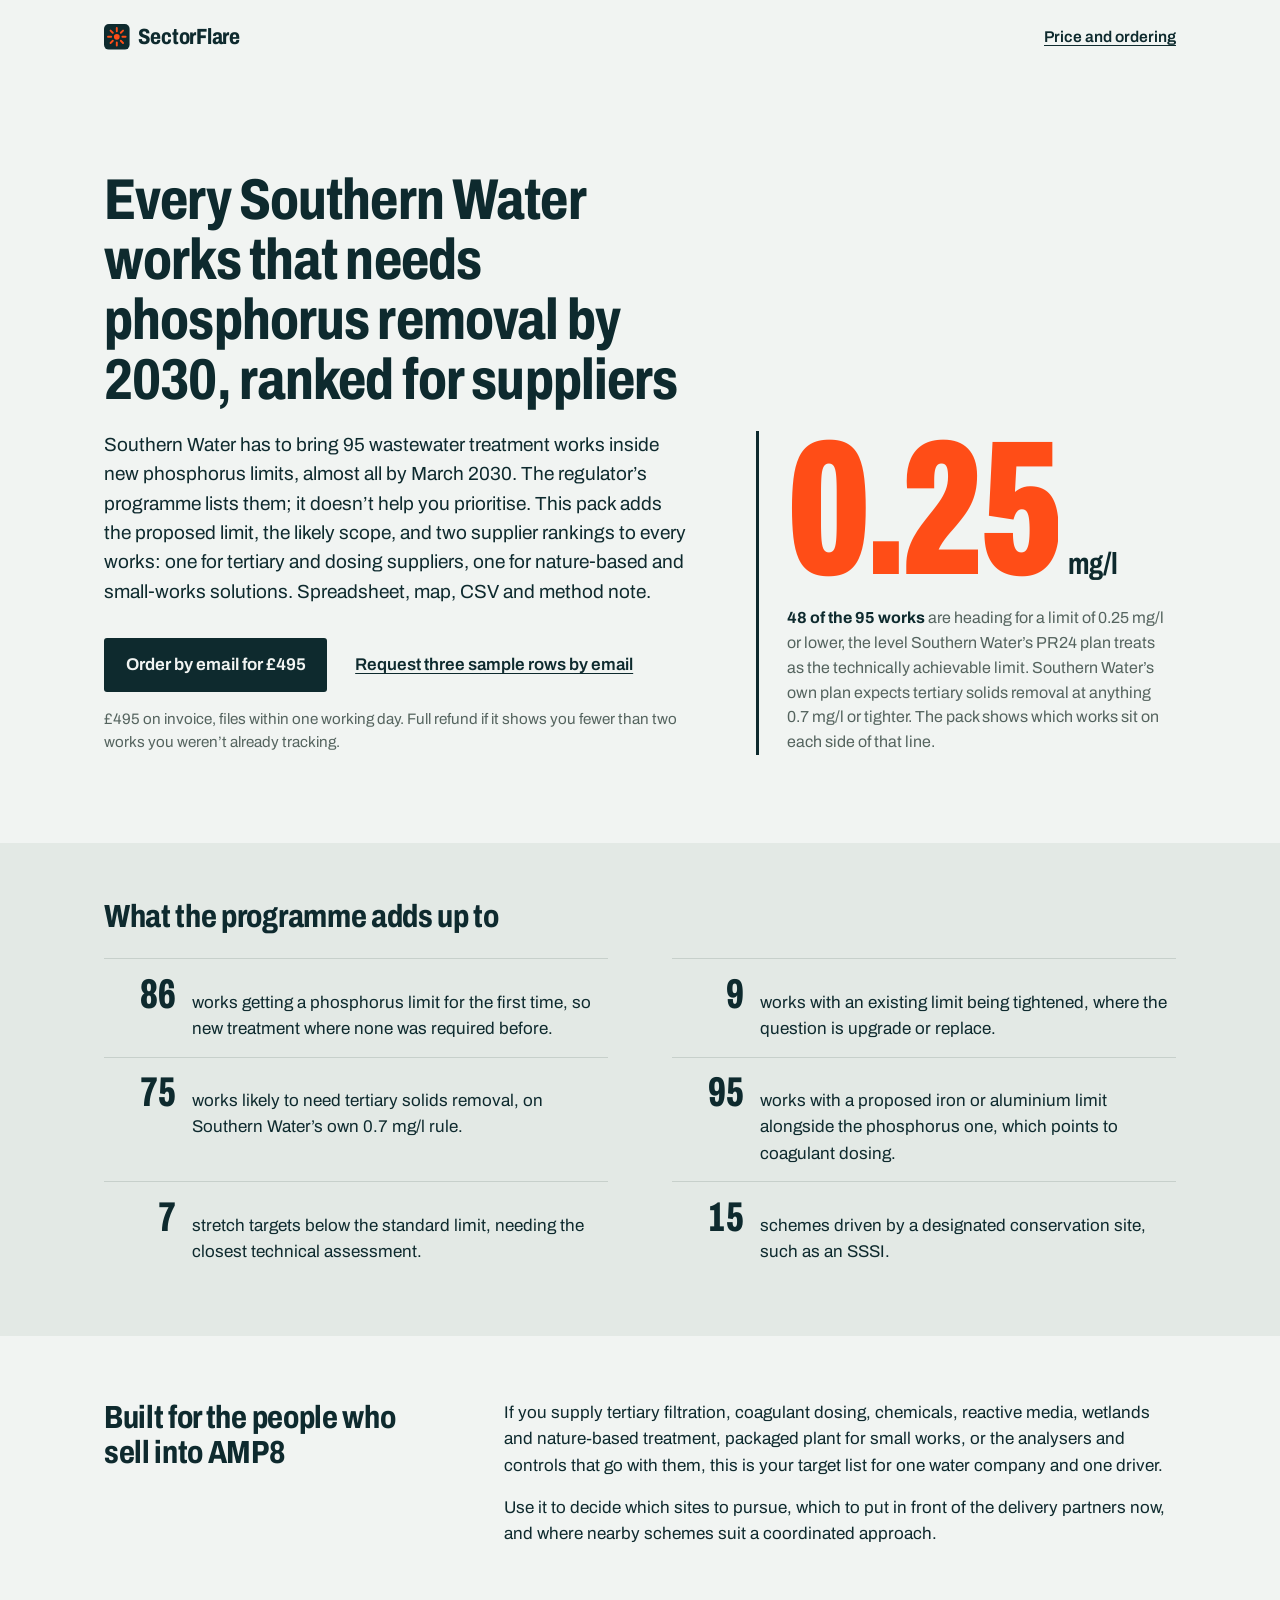
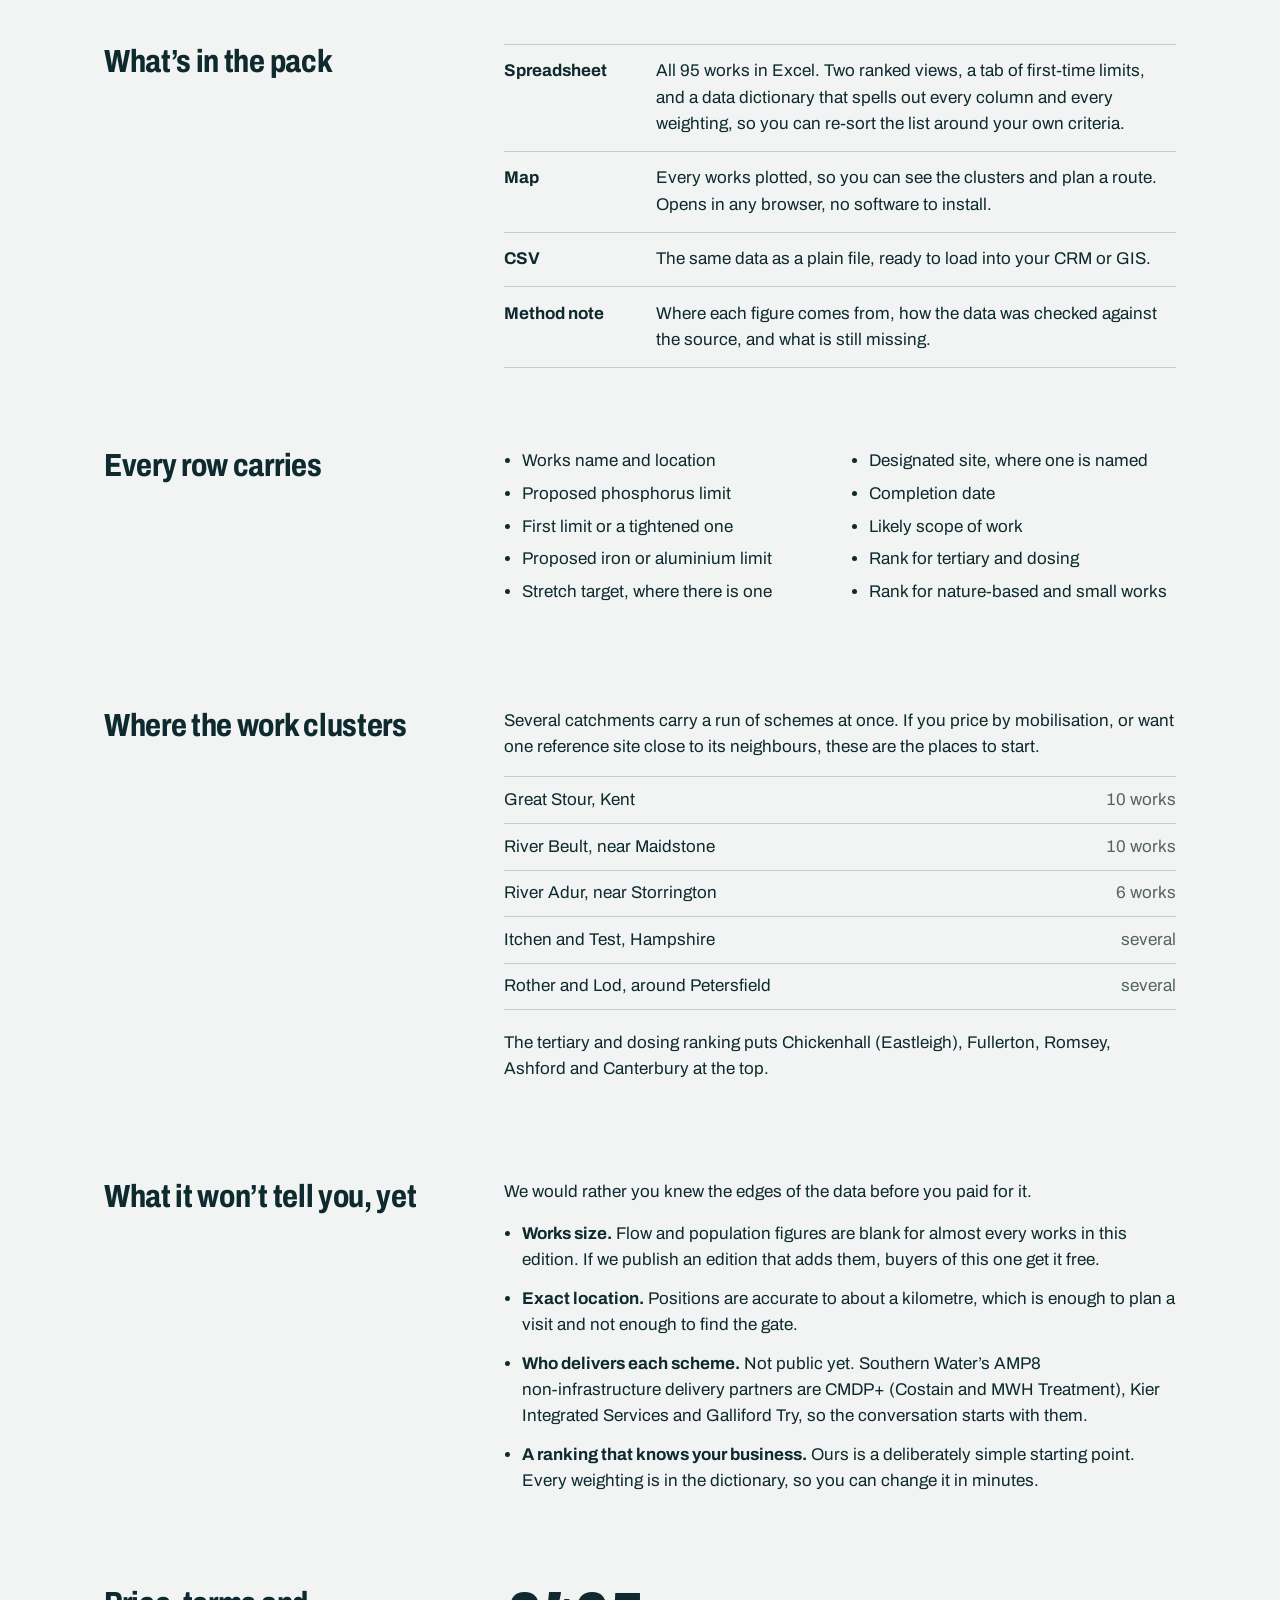
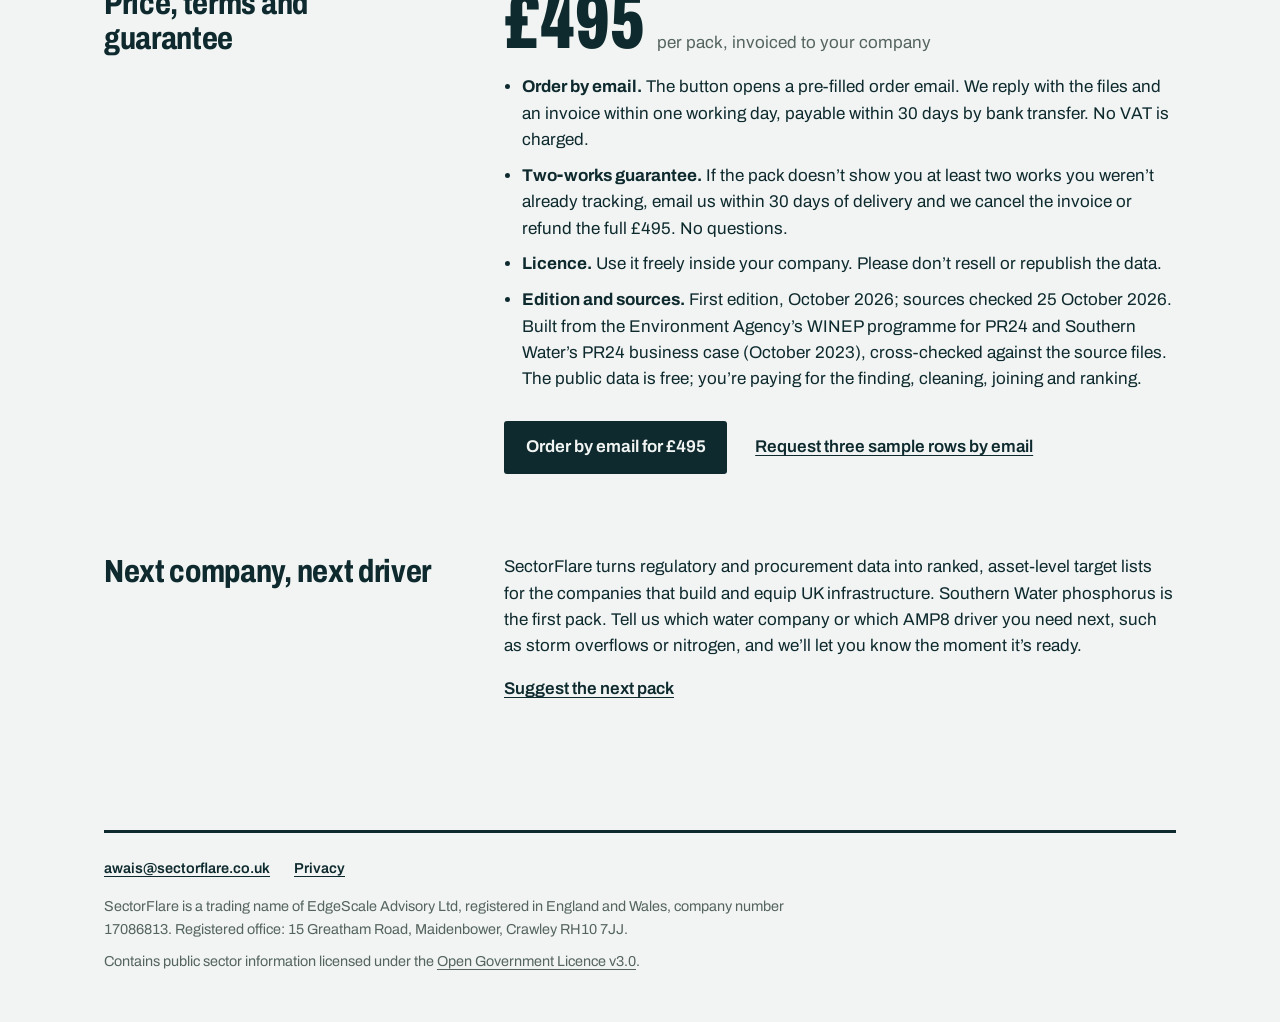
==== index.html @ 6deefdc4 "Copy tightened after two Codex review rounds Headline no longer implies tender timing; price and two" ====
<!doctype html>
<html lang="en-GB">
<head>
  <meta charset="utf-8">
  <meta name="viewport" content="width=device-width, initial-scale=1">
  <!-- Remove the next line when you're ready for search engines to index the site. -->
  <meta name="robots" content="noindex">
  <title>Southern Water AMP8 phosphorus: all 95 works, ranked for suppliers | SectorFlare</title>
  <meta name="description" content="All 95 Southern Water treatment works facing a phosphorus limit by 2030, with proposed limits, likely scope and rankings by technology. Spreadsheet, map and method note for £495.">
  <meta property="og:title" content="Southern Water AMP8 phosphorus schemes, ranked for suppliers">
  <meta property="og:description" content="95 works. Proposed limits, likely scope, ranked by technology. The target list for AMP8 phosphorus removal, for £495.">
  <meta property="og:type" content="website">
  <meta property="og:url" content="https://sectorflare.co.uk/">
  <link rel="canonical" href="https://sectorflare.co.uk/">
  <link rel="icon" href="favicon.svg" type="image/svg+xml">
  <link rel="preload" href="fonts/archivo.woff2" as="font" type="font/woff2" crossorigin>
  <link rel="stylesheet" href="styles.css">
</head>
<body>

<header class="wrap site-head">
  <a class="brand" href="/" aria-label="SectorFlare home">
    <svg viewBox="0 0 32 32" aria-hidden="true"><rect width="32" height="32" rx="6" fill="#0E2A2E"/><g stroke="#FF4D17" stroke-width="2.4" stroke-linecap="round"><path d="M16 5v4M16 23v4M5 16h4M23 16h4M8.2 8.2l2.8 2.8M21 21l2.8 2.8M8.2 23.8l2.8-2.8M21 11l2.8-2.8"/></g><circle cx="16" cy="16" r="3.6" fill="#FF4D17"/></svg>
    SectorFlare
  </a>
  <a class="head-link" href="#order">Price and ordering</a>
</header>

<main>

  <section class="wrap hero" aria-labelledby="title">
    <div>
      <h1 id="title">Every Southern Water works that needs phosphorus removal by 2030, ranked for suppliers</h1>
      <p class="lead">Southern Water has to bring 95 wastewater treatment works inside new phosphorus limits, almost all by March 2030. The regulator’s programme lists them; it doesn’t help you prioritise. This pack adds the proposed limit, the likely scope, and two supplier rankings to every works: one for tertiary and dosing suppliers, one for nature‑based and small‑works solutions. Spreadsheet, map, CSV and method note.</p>
      <div class="actions">
        <a class="button" href="mailto:awais@sectorflare.co.uk?subject=Order%3A%20Southern%20Water%20phosphorus%20pack%20%28%C2%A3495%29&amp;body=Please%20send%20the%20Southern%20Water%20phosphorus%20pack%20and%20an%20invoice.%0A%0ACompany%20name%3A%0ABilling%20address%3A%0APurchase%20order%20number%20%28if%20you%20use%20them%29%3A%0AEmail%20for%20the%20invoice%3A%0A">Order by email for £495</a>
        <a class="quiet-link" href="mailto:awais@sectorflare.co.uk?subject=Sample%20rows%3A%20Southern%20Water%20phosphorus%20pack&amp;body=Please%20send%20three%20sample%20rows.%0A%0AOur%20technology%20or%20area%20of%20interest%3A%0A">Request three sample rows by email</a>
      </div>
      <p class="fine hero-note">£495 on invoice, files within one working day. Full refund if it shows you fewer than two works you weren’t already tracking.</p>
    </div>

    <figure class="limit">
      <div class="limit-figure" aria-hidden="true">
        <span class="limit-value">0.25</span><span class="limit-unit">mg/l</span>
      </div>
      <figcaption><strong>48 of the 95 works</strong> are heading for a limit of 0.25&nbsp;mg/l or lower, the level Southern Water’s PR24 plan treats as the technically achievable limit. Southern Water’s own plan expects tertiary solids removal at anything 0.7&nbsp;mg/l or tighter. The pack shows which works sit on each side of that line.</figcaption>
    </figure>
  </section>

  <section class="ledger-band" aria-labelledby="glance">
    <div class="wrap">
      <h2 id="glance" class="glance-head">What the programme adds up to</h2>
      <dl class="ledger">
        <div><dt>86</dt><dd>works getting a phosphorus limit for the first time, so new treatment where none was required before.</dd></div>
        <div><dt>9</dt><dd>works with an existing limit being tightened, where the question is upgrade or replace.</dd></div>
        <div><dt>75</dt><dd>works likely to need tertiary solids removal, on Southern Water’s own 0.7&nbsp;mg/l rule.</dd></div>
        <div><dt>95</dt><dd>works with a proposed iron or aluminium limit alongside the phosphorus one, which points to coagulant dosing.</dd></div>
        <div><dt>7</dt><dd>stretch targets below the standard limit, needing the closest technical assessment.</dd></div>
        <div><dt>15</dt><dd>schemes driven by a designated conservation site, such as an SSSI.</dd></div>
      </dl>
    </div>
  </section>

  <section class="wrap section" aria-labelledby="who">
    <h2 id="who">Built for the people who sell into AMP8</h2>
    <div class="section-body">
      <p>If you supply tertiary filtration, coagulant dosing, chemicals, reactive media, wetlands and nature‑based treatment, packaged plant for small works, or the analysers and controls that go with them, this is your target list for one water company and one driver.</p>
      <p>Use it to decide which sites to pursue, which to put in front of the delivery partners now, and where nearby schemes suit a coordinated approach.</p>
    </div>
  </section>

  <section class="wrap section" aria-labelledby="contents">
    <h2 id="contents">What’s in the pack</h2>
    <div class="section-body">
      <ul class="contents">
        <li><b>Spreadsheet</b><span>All 95 works in Excel. Two ranked views, a tab of first‑time limits, and a data dictionary that spells out every column and every weighting, so you can re‑sort the list around your own criteria.</span></li>
        <li><b>Map</b><span>Every works plotted, so you can see the clusters and plan a route. Opens in any browser, no software to install.</span></li>
        <li><b>CSV</b><span>The same data as a plain file, ready to load into your CRM or GIS.</span></li>
        <li><b>Method note</b><span>Where each figure comes from, how the data was checked against the source, and what is still missing.</span></li>
      </ul>
    </div>
  </section>

  <section class="wrap section" aria-labelledby="fields">
    <h2 id="fields">Every row carries</h2>
    <div class="section-body">
      <ul class="fields">
        <li>Works name and location</li>
        <li>Proposed phosphorus limit</li>
        <li>First limit or a tightened one</li>
        <li>Proposed iron or aluminium limit</li>
        <li>Stretch target, where there is one</li>
        <li>Designated site, where one is named</li>
        <li>Completion date</li>
        <li>Likely scope of work</li>
        <li>Rank for tertiary and dosing</li>
        <li>Rank for nature‑based and small works</li>
      </ul>
    </div>
  </section>

  <section class="wrap section" aria-labelledby="clusters">
    <h2 id="clusters">Where the work clusters</h2>
    <div class="section-body">
      <p>Several catchments carry a run of schemes at once. If you price by mobilisation, or want one reference site close to its neighbours, these are the places to start.</p>
      <ul class="rivers">
        <li>Great Stour, Kent <span>10 works</span></li>
        <li>River Beult, near Maidstone <span>10 works</span></li>
        <li>River Adur, near Storrington <span>6 works</span></li>
        <li>Itchen and Test, Hampshire <span>several</span></li>
        <li>Rother and Lod, around Petersfield <span>several</span></li>
      </ul>
      <p>The tertiary and dosing ranking puts Chickenhall (Eastleigh), Fullerton, Romsey, Ashford and Canterbury at the top.</p>
    </div>
  </section>

  <section class="wrap section" aria-labelledby="gaps">
    <h2 id="gaps">What it won’t tell you, yet</h2>
    <div class="section-body">
      <p>We would rather you knew the edges of the data before you paid for it.</p>
      <ul class="gaps">
        <li><b>Works size.</b> Flow and population figures are blank for almost every works in this edition. If we publish an edition that adds them, buyers of this one get it free.</li>
        <li><b>Exact location.</b> Positions are accurate to about a kilometre, which is enough to plan a visit and not enough to find the gate.</li>
        <li><b>Who delivers each scheme.</b> Not public yet. Southern Water’s AMP8 non‑infrastructure delivery partners are CMDP+ (Costain and MWH Treatment), Kier Integrated Services and Galliford Try, so the conversation starts with them.</li>
        <li><b>A ranking that knows your business.</b> Ours is a deliberately simple starting point. Every weighting is in the dictionary, so you can change it in minutes.</li>
      </ul>
    </div>
  </section>

  <section class="wrap section" id="order" aria-labelledby="price">
    <h2 id="price">Price, terms and guarantee</h2>
    <div class="section-body">
      <p class="price"><span class="price-value">£495</span><span class="price-note">per pack, invoiced to your company</span></p>
      <ul class="terms">
        <li><b>Order by email.</b> The button opens a pre‑filled order email. We reply with the files and an invoice within one working day, payable within 30 days by bank transfer. No VAT is charged.</li>
        <li><b>Two‑works guarantee.</b> If the pack doesn’t show you at least two works you weren’t already tracking, email us within 30 days of delivery and we cancel the invoice or refund the full £495. No questions.</li>
        <li><b>Licence.</b> Use it freely inside your company. Please don’t resell or republish the data.</li>
        <li><b>Edition and sources.</b> First edition, October 2026; sources checked 25 October 2026. Built from the Environment Agency’s WINEP programme for PR24 and Southern Water’s PR24 business case (October 2023), cross‑checked against the source files. The public data is free; you’re paying for the finding, cleaning, joining and ranking.</li>
      </ul>
      <div class="actions">
        <a class="button" href="mailto:awais@sectorflare.co.uk?subject=Order%3A%20Southern%20Water%20phosphorus%20pack%20%28%C2%A3495%29&amp;body=Please%20send%20the%20Southern%20Water%20phosphorus%20pack%20and%20an%20invoice.%0A%0ACompany%20name%3A%0ABilling%20address%3A%0APurchase%20order%20number%20%28if%20you%20use%20them%29%3A%0AEmail%20for%20the%20invoice%3A%0A">Order by email for £495</a>
        <a class="quiet-link" href="mailto:awais@sectorflare.co.uk?subject=Sample%20rows%3A%20Southern%20Water%20phosphorus%20pack&amp;body=Please%20send%20three%20sample%20rows.%0A%0AOur%20technology%20or%20area%20of%20interest%3A%0A">Request three sample rows by email</a>
      </div>
    </div>
  </section>

  <section class="wrap section" aria-labelledby="next">
    <h2 id="next">Next company, next driver</h2>
    <div class="section-body">
      <p>SectorFlare turns regulatory and procurement data into ranked, asset‑level target lists for the companies that build and equip UK infrastructure. Southern Water phosphorus is the first pack. Tell us which water company or which AMP8 driver you need next, such as storm overflows or nitrogen, and we’ll let you know the moment it’s ready.</p>
      <p><a class="quiet-link" href="mailto:awais@sectorflare.co.uk?subject=Pack%20request&amp;body=Water%20company%3A%0AAMP8%20driver%20%28for%20example%20phosphorus%2C%20storm%20overflows%2C%20nitrogen%29%3A%0A">Suggest the next pack</a></p>
    </div>
  </section>

</main>

<footer class="wrap site-foot">
  <div class="foot-inner">
    <div class="foot-links">
      <a href="mailto:awais@sectorflare.co.uk">awais@sectorflare.co.uk</a>
      <a href="privacy.html">Privacy</a>
    </div>
    <p>SectorFlare is a trading name of EdgeScale Advisory Ltd, registered in England and Wales, company number 17086813. Registered office: 15 Greatham Road, Maidenbower, Crawley RH10 7JJ.</p>
    <p>Contains public sector information licensed under the <a href="https://www.nationalarchives.gov.uk/doc/open-government-licence/version/3/">Open Government Licence v3.0</a>.</p>
  </div>
</footer>

</body>
</html>
---- styles.css ----
@font-face {
  font-family: "Archivo";
  font-style: normal;
  font-display: swap;
  font-weight: 100 900;
  font-stretch: 62% 125%;
  src: url("fonts/archivo.woff2") format("woff2-variations"), url("fonts/archivo.woff2") format("woff2");
}

:root {
  --paper: #F1F4F2;
  --ink: #0E2A2E;
  --silt: #55645F;
  --rule: #C7D0CB;
  --wash: #E3E9E5;
  --flare: #FF4D17;
  --measure: 38rem;
  --gutter: clamp(1rem, 4vw, 2.5rem);
}

*, *::before, *::after { box-sizing: border-box; }

html { -webkit-text-size-adjust: 100%; }

body {
  margin: 0;
  background: var(--paper);
  color: var(--ink);
  font-family: "Archivo", system-ui, sans-serif;
  font-size: 1.0625rem;
  line-height: 1.55;
  font-stretch: 100%;
  font-variant-numeric: tabular-nums;
}

a { color: inherit; text-decoration-thickness: 1px; text-underline-offset: 0.18em; }
a:hover { text-decoration-thickness: 2px; }

:focus-visible {
  outline: 3px solid var(--flare);
  outline-offset: 3px;
  border-radius: 2px;
}

.wrap {
  max-width: 72rem;
  margin: 0 auto;
  padding: 0 var(--gutter);
}

/* Header */
.site-head {
  display: flex;
  align-items: center;
  justify-content: space-between;
  gap: 1rem;
  padding-top: 1.25rem;
  padding-bottom: 1.25rem;
}
.brand {
  display: inline-flex;
  align-items: center;
  gap: 0.55rem;
  text-decoration: none;
  font-weight: 750;
  font-stretch: 80%;
  font-size: 1.375rem;
  letter-spacing: -0.01em;
}
.brand svg { width: 1.6rem; height: 1.6rem; flex: none; }
.head-link { font-weight: 600; font-size: 0.975rem; }

/* Hero */
.hero {
  display: grid;
  grid-template-columns: minmax(0, 7fr) minmax(0, 5fr);
  gap: clamp(2rem, 5vw, 4.5rem);
  align-items: end;
  padding-top: clamp(2.5rem, 8vw, 6rem);
  padding-bottom: clamp(3rem, 7vw, 5.5rem);
}
.hero h1 {
  margin: 0 0 1.25rem;
  font-size: clamp(2.1rem, 4.6vw, 3.6rem);
  line-height: 1.04;
  font-weight: 760;
  font-stretch: 78%;
  letter-spacing: -0.015em;
  max-width: 20ch;
}
.lead {
  margin: 0 0 2rem;
  max-width: var(--measure);
  font-size: 1.1875rem;
  color: var(--ink);
}
.actions {
  display: flex;
  flex-wrap: wrap;
  align-items: center;
  gap: 1rem 1.75rem;
}
.button {
  display: inline-block;
  background: var(--ink);
  color: var(--paper);
  text-decoration: none;
  font-weight: 650;
  padding: 0.85rem 1.35rem;
  border-radius: 3px;
}
.button:hover { background: #17414A; }
.quiet-link { font-weight: 600; }
.hero-note { margin: 1rem 0 0; max-width: var(--measure); }

/* The limit figure */
.limit {
  margin: 0;
  border-left: 3px solid var(--ink);
  padding-left: clamp(1rem, 2.5vw, 1.75rem);
}
.limit-figure {
  display: flex;
  align-items: baseline;
  gap: 0.6rem;
  line-height: 0.82;
  margin-bottom: 1.1rem;
}
.limit-value {
  font-size: clamp(6.5rem, 15vw, 12.5rem);
  font-weight: 860;
  font-stretch: 62%;
  letter-spacing: -0.03em;
  color: var(--flare);
}
.limit-unit {
  font-size: clamp(1.3rem, 2.4vw, 1.9rem);
  font-weight: 700;
  font-stretch: 75%;
}
.limit figcaption {
  max-width: 24rem;
  font-size: 1rem;
  color: var(--silt);
}
.limit figcaption strong { color: var(--ink); }

@media (prefers-reduced-motion: no-preference) {
  .limit-value {
    display: inline-block;
    animation: rise 900ms cubic-bezier(.2,.7,.1,1) 150ms both;
  }
  @keyframes rise {
    from { transform: translateY(0.25em); opacity: 0; clip-path: inset(100% 0 0 0); }
    to { transform: none; opacity: 1; clip-path: inset(0 0 0 0); }
  }
}

/* Ledger of counts */
.ledger-band {
  background: var(--wash);
  padding-top: clamp(2.5rem, 5vw, 3.5rem);
  padding-bottom: clamp(2.5rem, 5vw, 3.5rem);
}
.ledger-band h2 { margin-top: 0; }
.glance-head { margin-bottom: 1.5rem; }
.ledger {
  display: grid;
  grid-template-columns: repeat(2, minmax(0, 1fr));
  gap: 0 clamp(2rem, 5vw, 4rem);
  margin: 0;
}
.ledger div {
  display: grid;
  grid-template-columns: 4.5rem minmax(0, 1fr);
  gap: 1rem;
  align-items: baseline;
  padding: 0.9rem 0;
  border-top: 1px solid var(--rule);
}
.ledger dt {
  font-size: 2.6rem;
  line-height: 1;
  font-weight: 800;
  font-stretch: 62%;
  text-align: right;
}
.ledger dd { margin: 0; max-width: 30rem; }

/* Sections */
.section {
  display: grid;
  grid-template-columns: minmax(0, 4fr) minmax(0, 8fr);
  gap: 1rem clamp(2rem, 5vw, 4.5rem);
  padding-top: clamp(2.5rem, 6vw, 4rem);
  padding-bottom: clamp(0.5rem, 2vw, 1rem);
}
h2 {
  margin: 0;
  font-size: clamp(1.5rem, 2.6vw, 2rem);
  line-height: 1.1;
  font-weight: 740;
  font-stretch: 80%;
  letter-spacing: -0.01em;
}
.section-body { max-width: 42rem; }
.section-body > :first-child { margin-top: 0; }
.section-body p { margin: 0 0 1rem; }

.contents { margin: 0; padding: 0; list-style: none; }
.contents li {
  display: grid;
  grid-template-columns: 8.5rem minmax(0, 1fr);
  gap: 1rem;
  padding: 0.85rem 0;
  border-top: 1px solid var(--rule);
}
.contents li:last-child { border-bottom: 1px solid var(--rule); }
.contents b { font-weight: 700; }

.fields {
  columns: 2;
  column-gap: 2.5rem;
  margin: 0 0 1rem;
  padding-left: 1.1rem;
}
.fields li { break-inside: avoid; margin-bottom: 0.4rem; }

.rivers { margin: 0 0 1.25rem; padding: 0; list-style: none; }
.rivers li {
  display: flex;
  justify-content: space-between;
  gap: 1rem;
  padding: 0.6rem 0;
  border-bottom: 1px solid var(--rule);
}
.rivers li:first-child { border-top: 1px solid var(--rule); }
.rivers span { color: var(--silt); text-align: right; }

.gaps { margin: 0; padding-left: 1.1rem; }
.gaps li { margin-bottom: 0.75rem; }

/* Price */
.price {
  display: flex;
  align-items: baseline;
  gap: 0.75rem;
  margin: 0 0 1.25rem;
}
.price-value {
  font-size: clamp(3.5rem, 7vw, 5rem);
  line-height: 0.9;
  font-weight: 840;
  font-stretch: 62%;
}
.price-note { color: var(--silt); }
.terms { margin: 0 0 1.75rem; padding-left: 1.1rem; }
.terms li { margin-bottom: 0.6rem; }

.fine { color: var(--silt); font-size: 0.95rem; }

/* Footer */
.site-foot {
  margin-top: clamp(3rem, 8vw, 6rem);
  padding-bottom: 2.5rem;
  font-size: 0.9rem;
  color: var(--silt);
}
.foot-inner {
  border-top: 3px solid var(--ink);
  padding-top: 1.5rem;
}
.site-foot p { margin: 0 0 0.6rem; max-width: 46rem; }
.foot-links { display: flex; flex-wrap: wrap; gap: 0.5rem 1.5rem; margin-bottom: 1rem; color: var(--ink); font-weight: 600; }

/* Privacy page */
.doc { max-width: 42rem; padding-top: clamp(2rem, 6vw, 4rem); }
.doc h1 {
  margin: 0 0 0.75rem;
  font-size: clamp(2rem, 4.5vw, 3rem);
  line-height: 1.05;
  font-weight: 760;
  font-stretch: 78%;
}
.doc h2 { margin: 2.25rem 0 0.6rem; font-size: 1.4rem; }
.doc p, .doc li { max-width: var(--measure); }
.doc ul { padding-left: 1.1rem; }
.doc li { margin-bottom: 0.45rem; }

/* Mobile */
@media (max-width: 52rem) {
  .hero, .section { grid-template-columns: minmax(0, 1fr); }
  .hero { align-items: start; }
  .ledger { grid-template-columns: minmax(0, 1fr); }
  .fields { columns: 1; }
}
@media (max-width: 30rem) {
  body { font-size: 1rem; }
  .lead { font-size: 1.0625rem; }
  .contents li { grid-template-columns: minmax(0, 1fr); gap: 0.15rem; }
  .ledger div { grid-template-columns: 3.6rem minmax(0, 1fr); }
  .ledger dt { font-size: 2.2rem; }
  .head-link { font-size: 0.9rem; }
}

@media print {
  body { background: #fff; }
  .ledger-band { background: none; }
  .actions { display: none; }
}
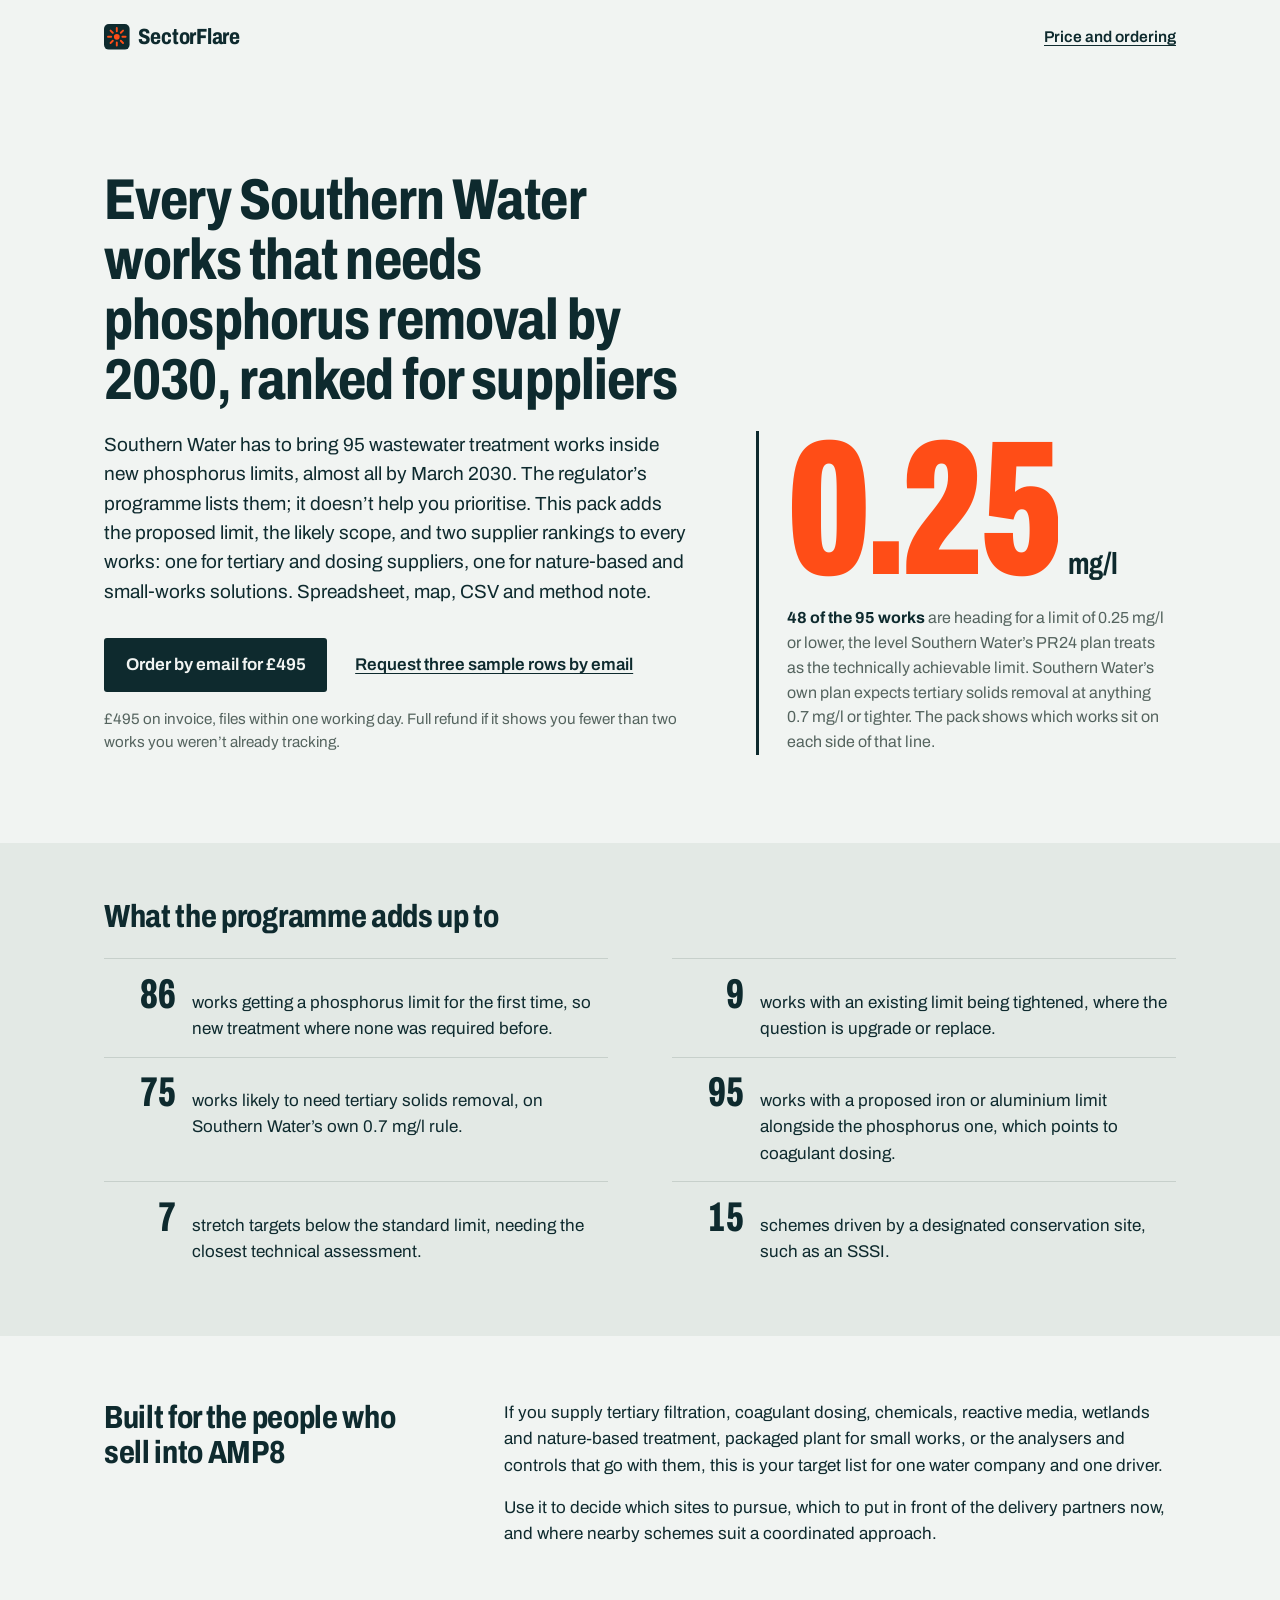
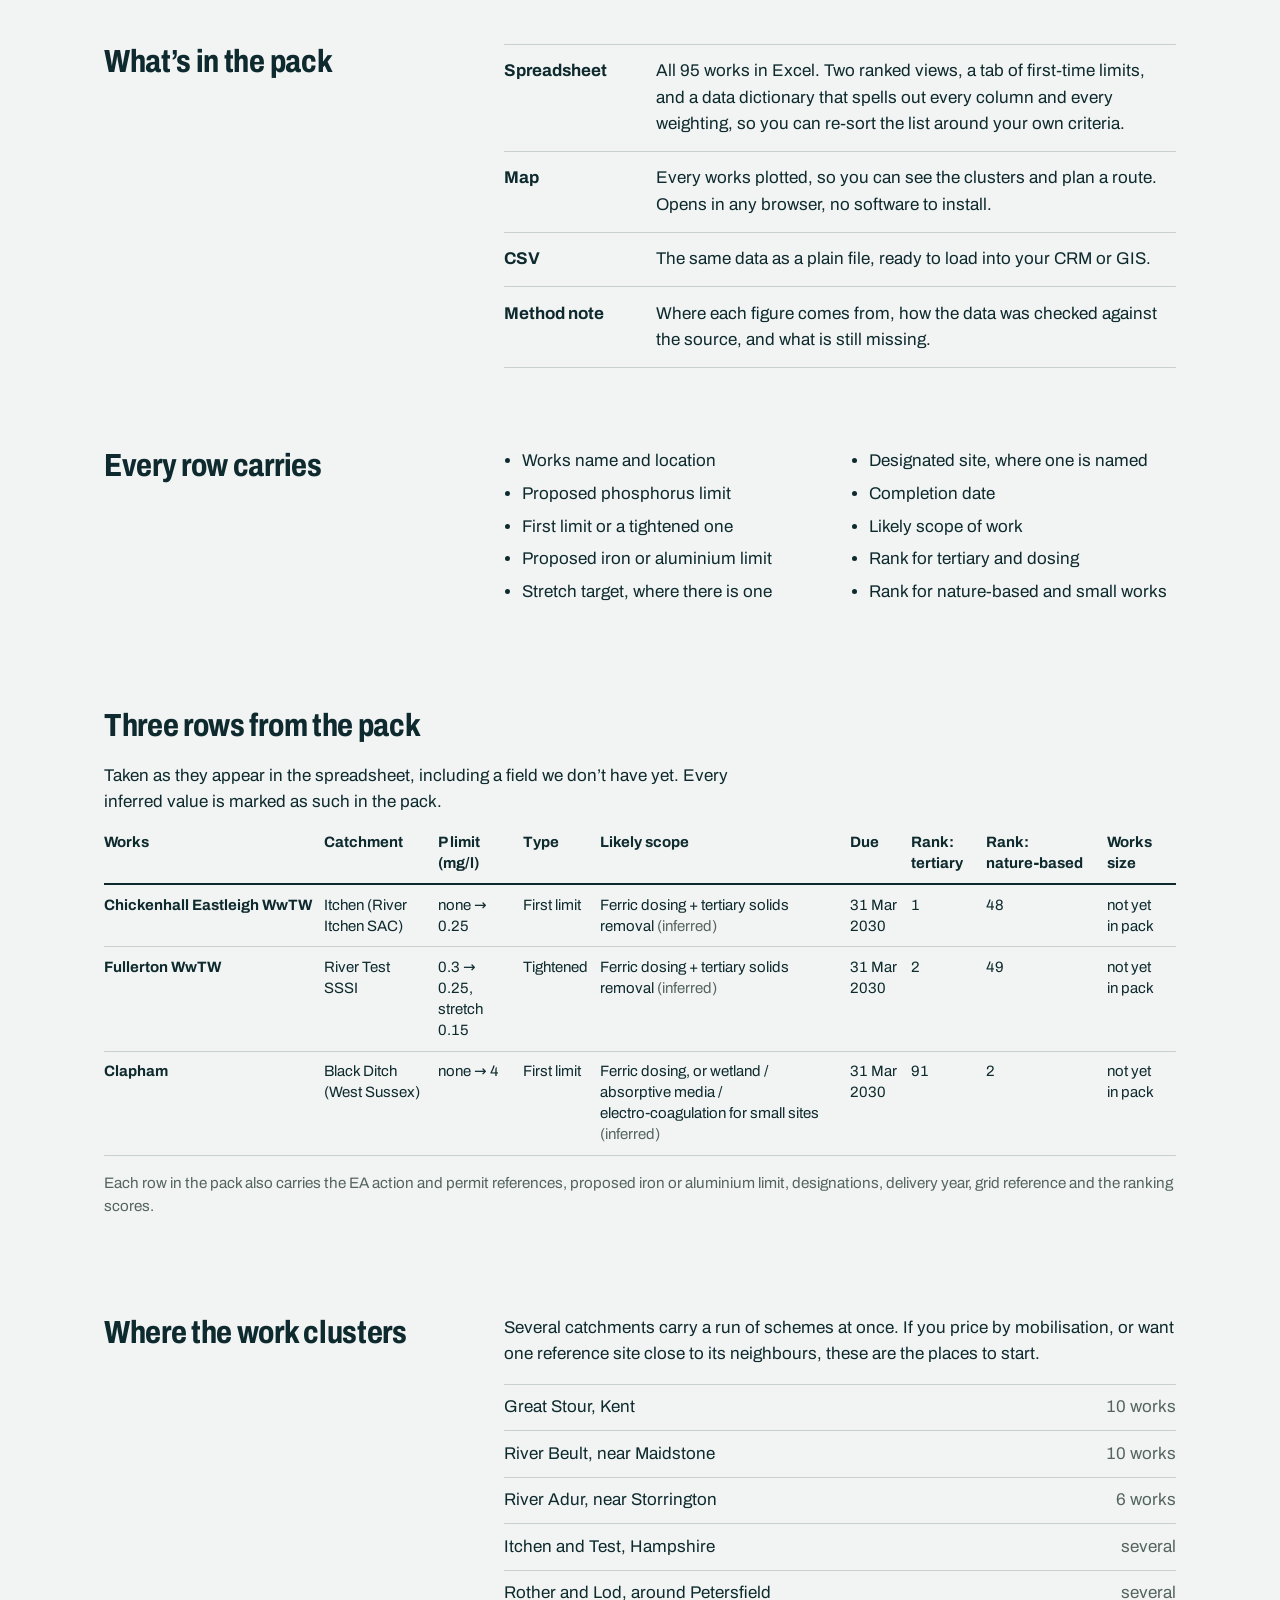
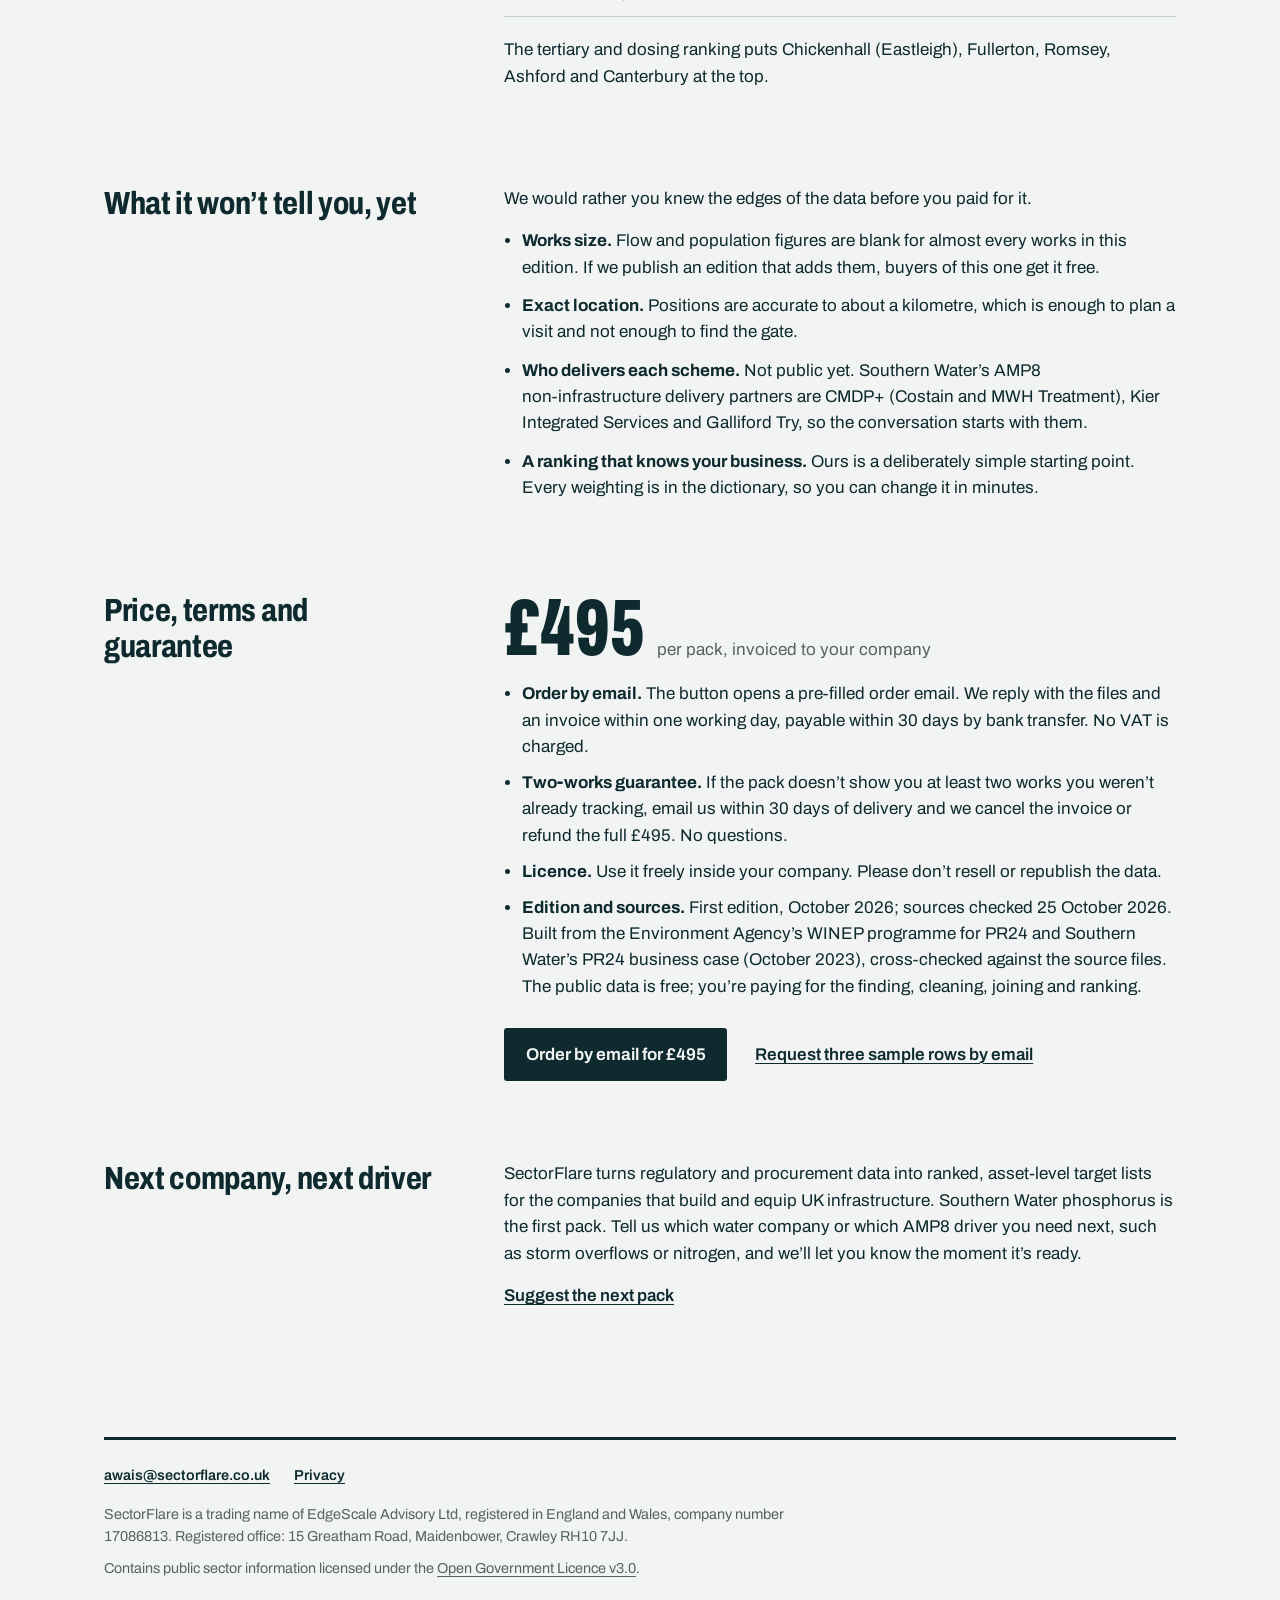
==== commit 7c789bf2: "Add three real sample rows from the pack Chickenhall Eastleigh, Fullerton and Clapham, with the work" ====
--- a/index.html
+++ b/index.html
@@ -99,6 +99,26 @@
     </div>
   </section>
 
+  <section class="wrap section section-wide" aria-labelledby="sample">
+    <h2 id="sample">Three rows from the pack</h2>
+    <div class="section-body">
+      <p>Taken as they appear in the spreadsheet, including a field we don’t have yet. Every inferred value is marked as such in the pack.</p>
+      <div class="table-scroll">
+        <table class="sample">
+          <thead>
+            <tr><th scope="col">Works</th><th scope="col">Catchment</th><th scope="col">P limit (mg/l)</th><th scope="col">Type</th><th scope="col">Likely scope</th><th scope="col">Due</th><th scope="col">Rank: tertiary</th><th scope="col">Rank: nature‑based</th><th scope="col">Works size</th></tr>
+          </thead>
+          <tbody>
+            <tr><th scope="row">Chickenhall Eastleigh WwTW</th><td>Itchen (River Itchen SAC)</td><td>none → 0.25</td><td>First limit</td><td>Ferric dosing + tertiary solids removal <em>(inferred)</em></td><td>31 Mar 2030</td><td>1</td><td>48</td><td>not yet in pack</td></tr>
+            <tr><th scope="row">Fullerton WwTW</th><td>River Test SSSI</td><td>0.3 → 0.25, stretch 0.15</td><td>Tightened</td><td>Ferric dosing + tertiary solids removal <em>(inferred)</em></td><td>31 Mar 2030</td><td>2</td><td>49</td><td>not yet in pack</td></tr>
+            <tr><th scope="row">Clapham</th><td>Black Ditch (West Sussex)</td><td>none → 4</td><td>First limit</td><td>Ferric dosing, or wetland / absorptive media / electro‑coagulation for small sites <em>(inferred)</em></td><td>31 Mar 2030</td><td>91</td><td>2</td><td>not yet in pack</td></tr>
+          </tbody>
+        </table>
+      </div>
+      <p class="fine">Each row in the pack also carries the EA action and permit references, proposed iron or aluminium limit, designations, delivery year, grid reference and the ranking scores.</p>
+    </div>
+  </section>
+
   <section class="wrap section" aria-labelledby="clusters">
     <h2 id="clusters">Where the work clusters</h2>
     <div class="section-body">
--- a/styles.css
+++ b/styles.css
@@ -204,6 +204,10 @@
   letter-spacing: -0.01em;
 }
 .section-body { max-width: 42rem; }
+.section-wide { grid-template-columns: minmax(0, 1fr); }
+.section-wide .section-body { max-width: none; }
+.section-wide h2 { margin-bottom: 0.25rem; }
+.section-wide .section-body > p:first-child { max-width: 42rem; }
 .section-body > :first-child { margin-top: 0; }
 .section-body p { margin: 0 0 1rem; }
 
@@ -239,6 +243,15 @@
 
 .gaps { margin: 0; padding-left: 1.1rem; }
 .gaps li { margin-bottom: 0.75rem; }
+
+/* Sample table */
+.table-scroll { overflow-x: auto; margin: 0 0 1rem; -webkit-overflow-scrolling: touch; }
+.sample { border-collapse: collapse; width: 100%; min-width: 52rem; font-size: 0.9375rem; line-height: 1.4; }
+.sample th, .sample td { text-align: left; vertical-align: top; padding: 0.6rem 0.75rem 0.6rem 0; border-top: 1px solid var(--rule); }
+.sample thead th { font-weight: 700; border-top: none; border-bottom: 2px solid var(--ink); padding-top: 0; }
+.sample tbody th { font-weight: 700; white-space: nowrap; }
+.sample tbody tr:last-child th, .sample tbody tr:last-child td { border-bottom: 1px solid var(--rule); }
+.sample em { font-style: normal; color: var(--silt); }
 
 /* Price */
 .price {
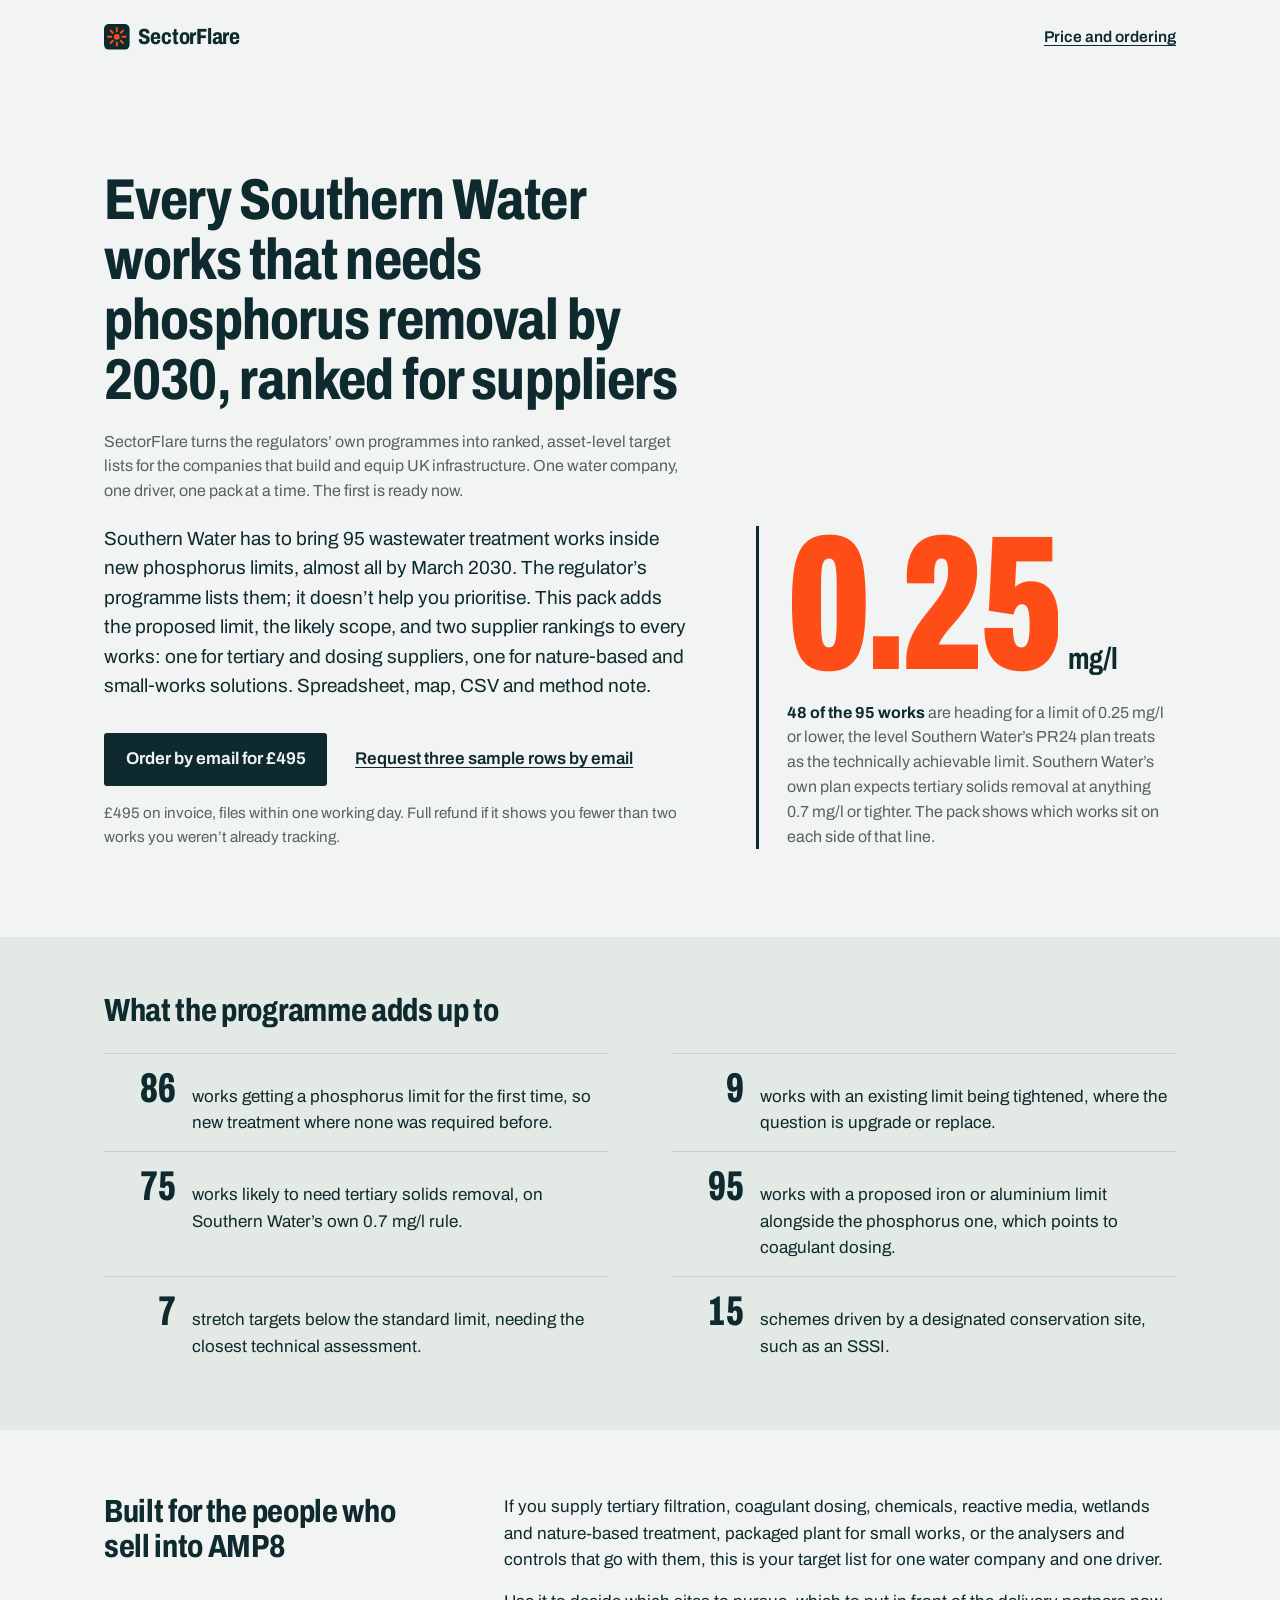
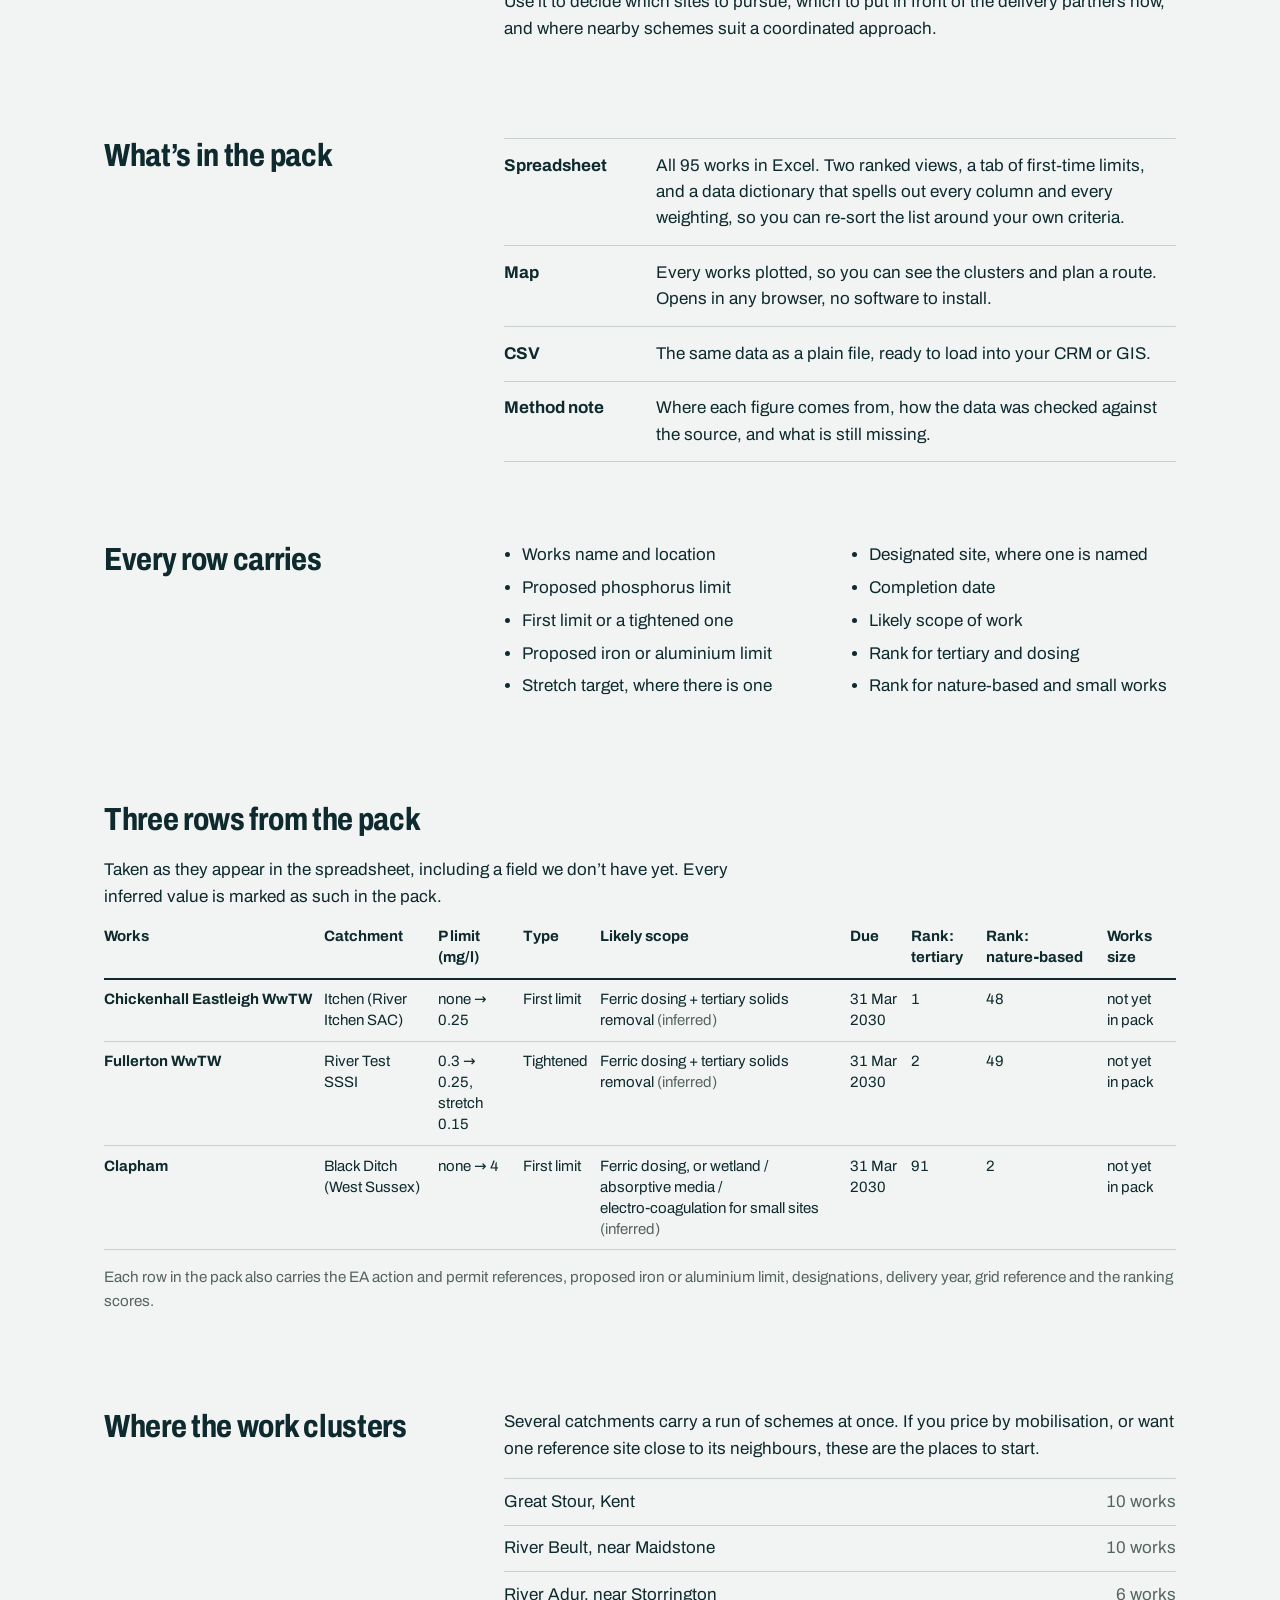
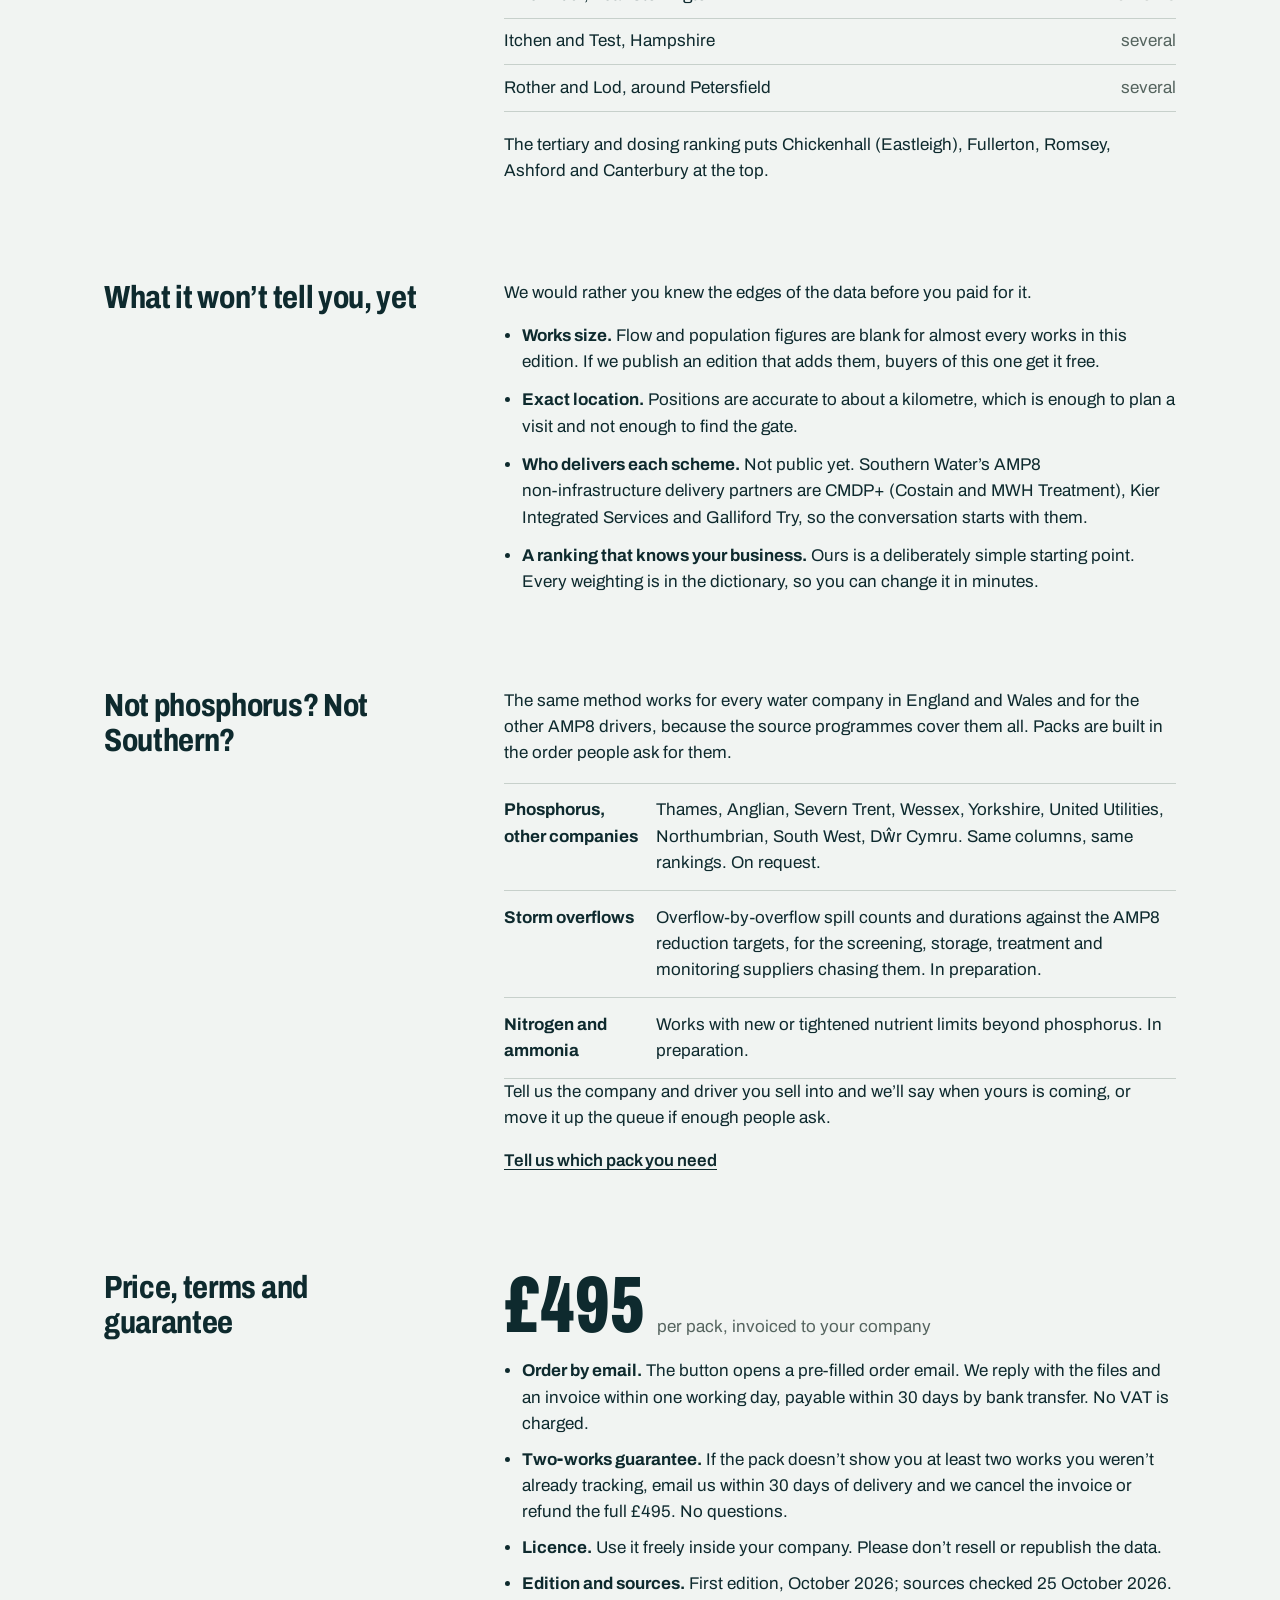
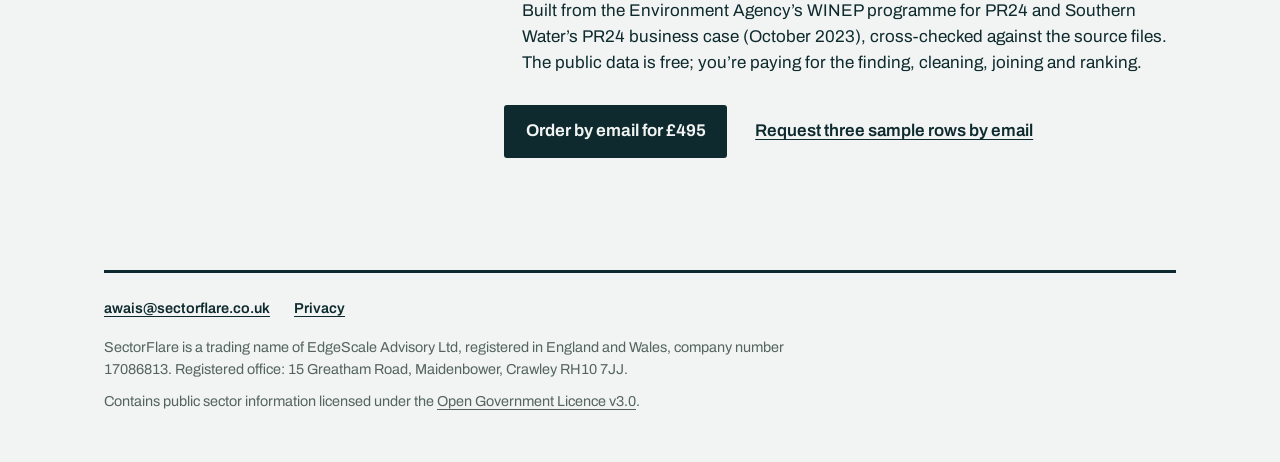
==== commit 08c8784e: "Frame SectorFlare above the first pack; add the pack pipeline before the price Brand line under the " ====
--- a/index.html
+++ b/index.html
@@ -3,9 +3,7 @@
 <head>
   <meta charset="utf-8">
   <meta name="viewport" content="width=device-width, initial-scale=1">
-  <!-- Remove the next line when you're ready for search engines to index the site. -->
-  <meta name="robots" content="noindex">
-  <title>Southern Water AMP8 phosphorus: all 95 works, ranked for suppliers | SectorFlare</title>
+  <title>SectorFlare: asset‑level AMP8 target lists. First pack: Southern Water phosphorus</title>
   <meta name="description" content="All 95 Southern Water treatment works facing a phosphorus limit by 2030, with proposed limits, likely scope and rankings by technology. Spreadsheet, map and method note for £495.">
   <meta property="og:title" content="Southern Water AMP8 phosphorus schemes, ranked for suppliers">
   <meta property="og:description" content="95 works. Proposed limits, likely scope, ranked by technology. The target list for AMP8 phosphorus removal, for £495.">
@@ -31,6 +29,7 @@
   <section class="wrap hero" aria-labelledby="title">
     <div>
       <h1 id="title">Every Southern Water works that needs phosphorus removal by 2030, ranked for suppliers</h1>
+      <p class="brand-line">SectorFlare turns the regulators’ own programmes into ranked, asset‑level target lists for the companies that build and equip UK infrastructure. One water company, one driver, one pack at a time. The first is ready now.</p>
       <p class="lead">Southern Water has to bring 95 wastewater treatment works inside new phosphorus limits, almost all by March 2030. The regulator’s programme lists them; it doesn’t help you prioritise. This pack adds the proposed limit, the likely scope, and two supplier rankings to every works: one for tertiary and dosing suppliers, one for nature‑based and small‑works solutions. Spreadsheet, map, CSV and method note.</p>
       <div class="actions">
         <a class="button" href="mailto:awais@sectorflare.co.uk?subject=Order%3A%20Southern%20Water%20phosphorus%20pack%20%28%C2%A3495%29&amp;body=Please%20send%20the%20Southern%20Water%20phosphorus%20pack%20and%20an%20invoice.%0A%0ACompany%20name%3A%0ABilling%20address%3A%0APurchase%20order%20number%20%28if%20you%20use%20them%29%3A%0AEmail%20for%20the%20invoice%3A%0A">Order by email for £495</a>
@@ -147,6 +146,20 @@
     </div>
   </section>
 
+  <section class="wrap section" aria-labelledby="pipeline">
+    <h2 id="pipeline">Not phosphorus? Not Southern?</h2>
+    <div class="section-body">
+      <p>The same method works for every water company in England and Wales and for the other AMP8 drivers, because the source programmes cover them all. Packs are built in the order people ask for them.</p>
+      <ul class="contents">
+        <li><b>Phosphorus, other companies</b><span>Thames, Anglian, Severn Trent, Wessex, Yorkshire, United Utilities, Northumbrian, South West, Dŵr Cymru. Same columns, same rankings. On request.</span></li>
+        <li><b>Storm overflows</b><span>Overflow‑by‑overflow spill counts and durations against the AMP8 reduction targets, for the screening, storage, treatment and monitoring suppliers chasing them. In preparation.</span></li>
+        <li><b>Nitrogen and ammonia</b><span>Works with new or tightened nutrient limits beyond phosphorus. In preparation.</span></li>
+      </ul>
+      <p>Tell us the company and driver you sell into and we’ll say when yours is coming, or move it up the queue if enough people ask.</p>
+      <p><a class="quiet-link" href="mailto:awais@sectorflare.co.uk?subject=Pack%20request&amp;body=Water%20company%3A%0AAMP8%20driver%20%28for%20example%20phosphorus%2C%20storm%20overflows%2C%20nitrogen%29%3A%0A">Tell us which pack you need</a></p>
+    </div>
+  </section>
+
   <section class="wrap section" id="order" aria-labelledby="price">
     <h2 id="price">Price, terms and guarantee</h2>
     <div class="section-body">
@@ -161,14 +174,6 @@
         <a class="button" href="mailto:awais@sectorflare.co.uk?subject=Order%3A%20Southern%20Water%20phosphorus%20pack%20%28%C2%A3495%29&amp;body=Please%20send%20the%20Southern%20Water%20phosphorus%20pack%20and%20an%20invoice.%0A%0ACompany%20name%3A%0ABilling%20address%3A%0APurchase%20order%20number%20%28if%20you%20use%20them%29%3A%0AEmail%20for%20the%20invoice%3A%0A">Order by email for £495</a>
         <a class="quiet-link" href="mailto:awais@sectorflare.co.uk?subject=Sample%20rows%3A%20Southern%20Water%20phosphorus%20pack&amp;body=Please%20send%20three%20sample%20rows.%0A%0AOur%20technology%20or%20area%20of%20interest%3A%0A">Request three sample rows by email</a>
       </div>
-    </div>
-  </section>
-
-  <section class="wrap section" aria-labelledby="next">
-    <h2 id="next">Next company, next driver</h2>
-    <div class="section-body">
-      <p>SectorFlare turns regulatory and procurement data into ranked, asset‑level target lists for the companies that build and equip UK infrastructure. Southern Water phosphorus is the first pack. Tell us which water company or which AMP8 driver you need next, such as storm overflows or nitrogen, and we’ll let you know the moment it’s ready.</p>
-      <p><a class="quiet-link" href="mailto:awais@sectorflare.co.uk?subject=Pack%20request&amp;body=Water%20company%3A%0AAMP8%20driver%20%28for%20example%20phosphorus%2C%20storm%20overflows%2C%20nitrogen%29%3A%0A">Suggest the next pack</a></p>
     </div>
   </section>
 
--- a/styles.css
+++ b/styles.css
@@ -88,6 +88,12 @@
   letter-spacing: -0.015em;
   max-width: 20ch;
 }
+.brand-line {
+  margin: 0 0 1.25rem;
+  max-width: var(--measure);
+  color: var(--silt);
+  font-size: 1rem;
+}
 .lead {
   margin: 0 0 2rem;
   max-width: var(--measure);
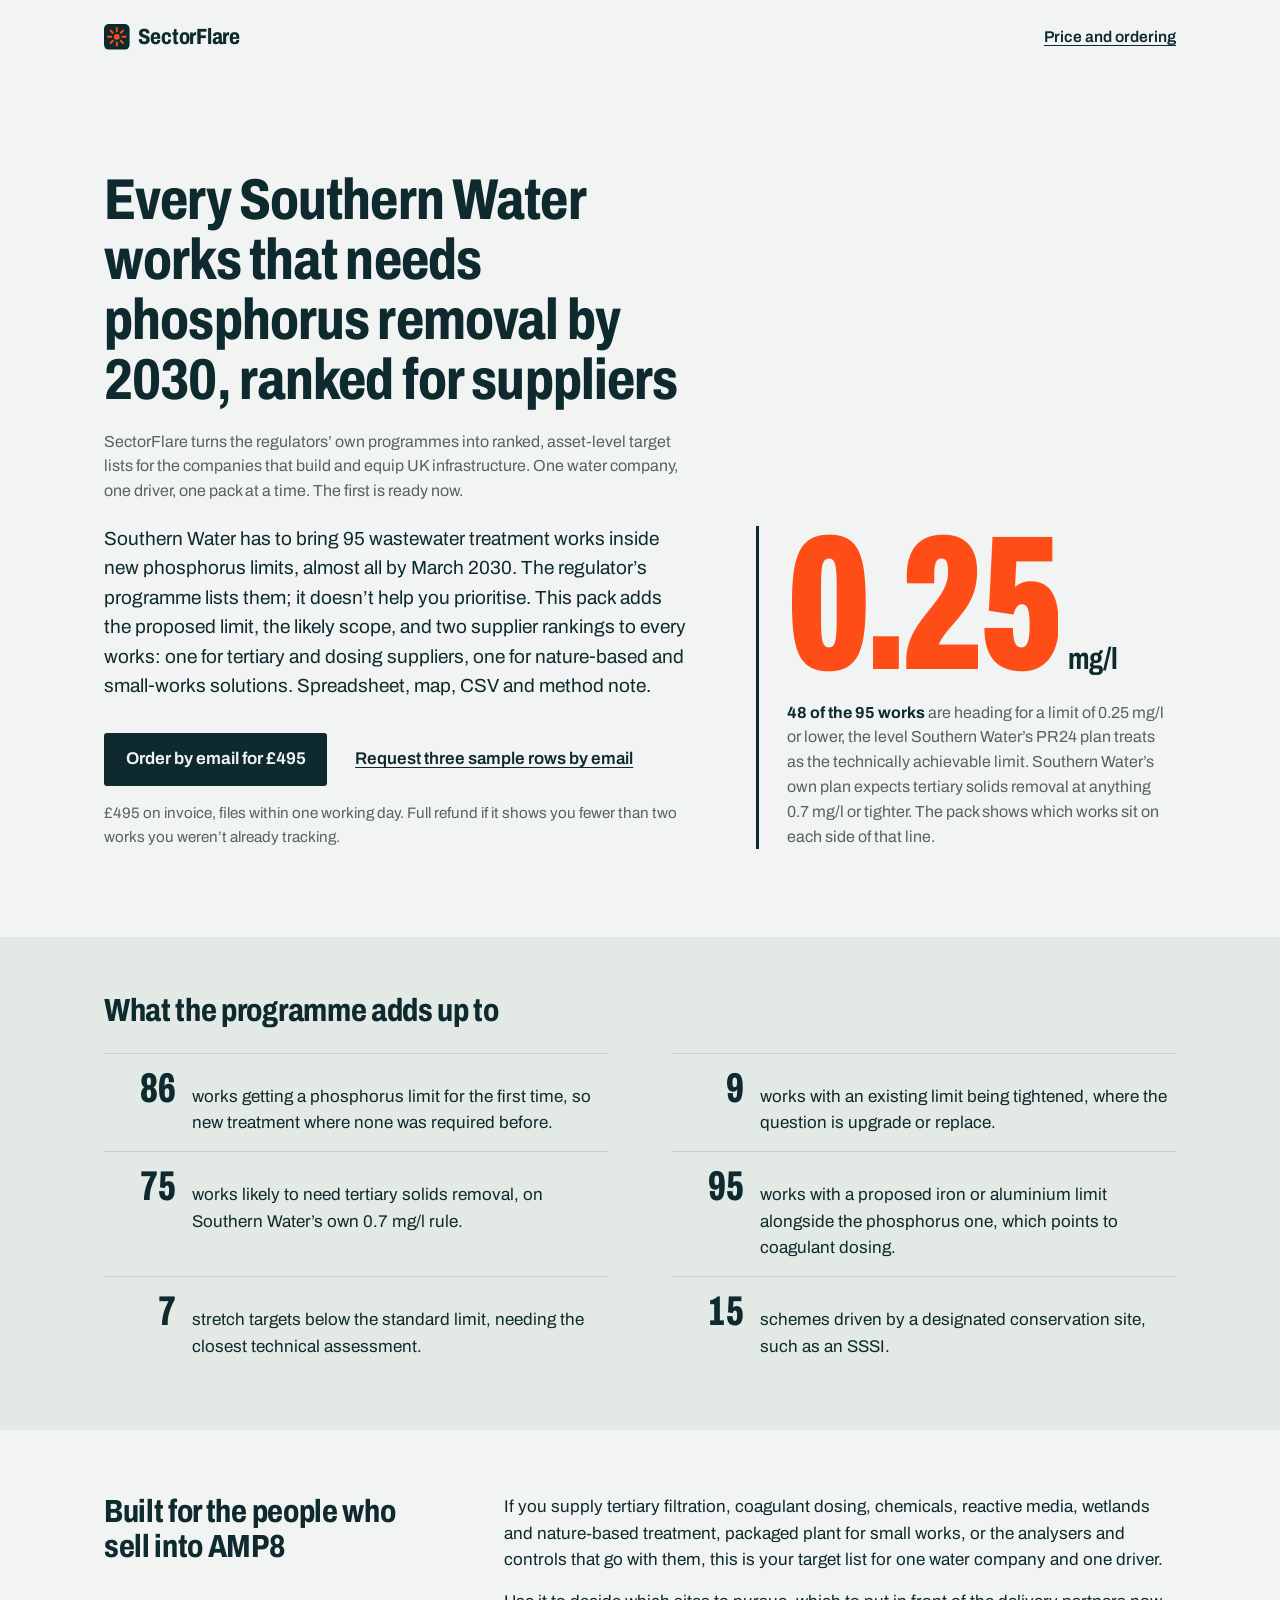
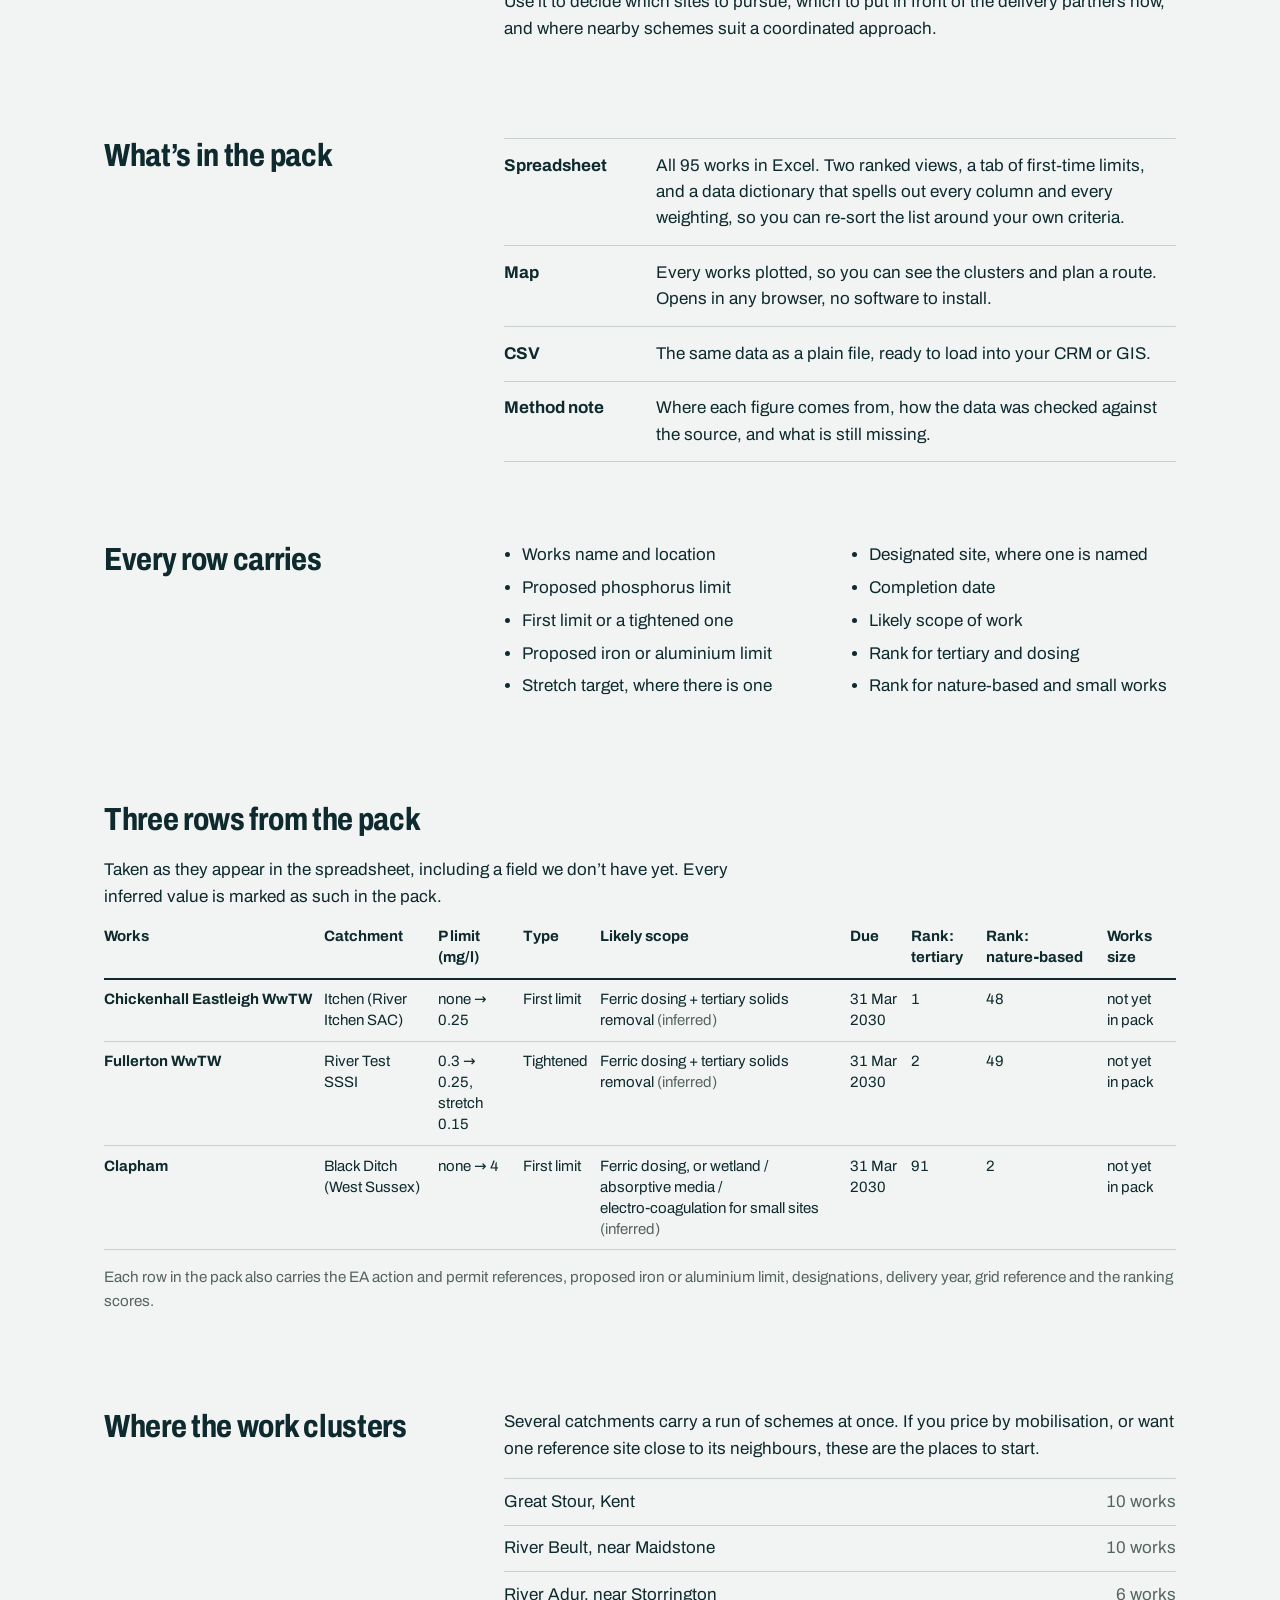
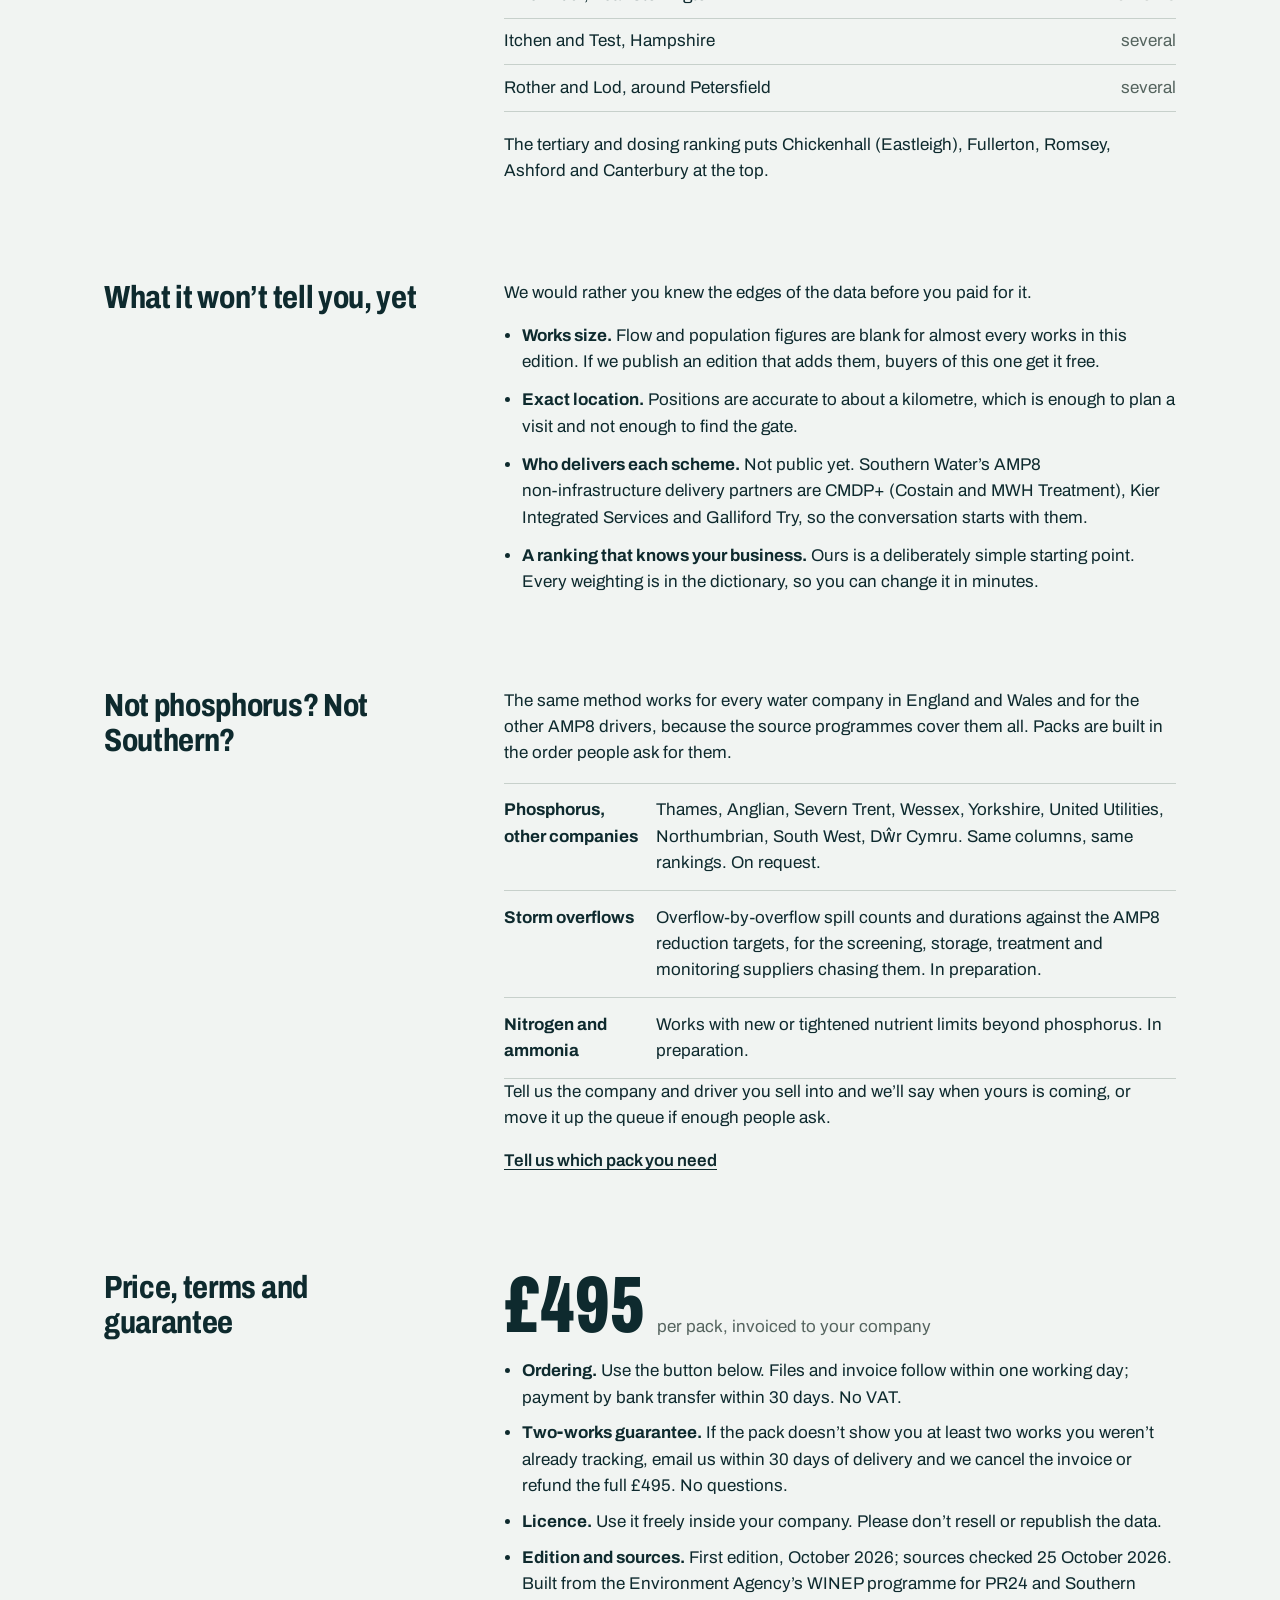
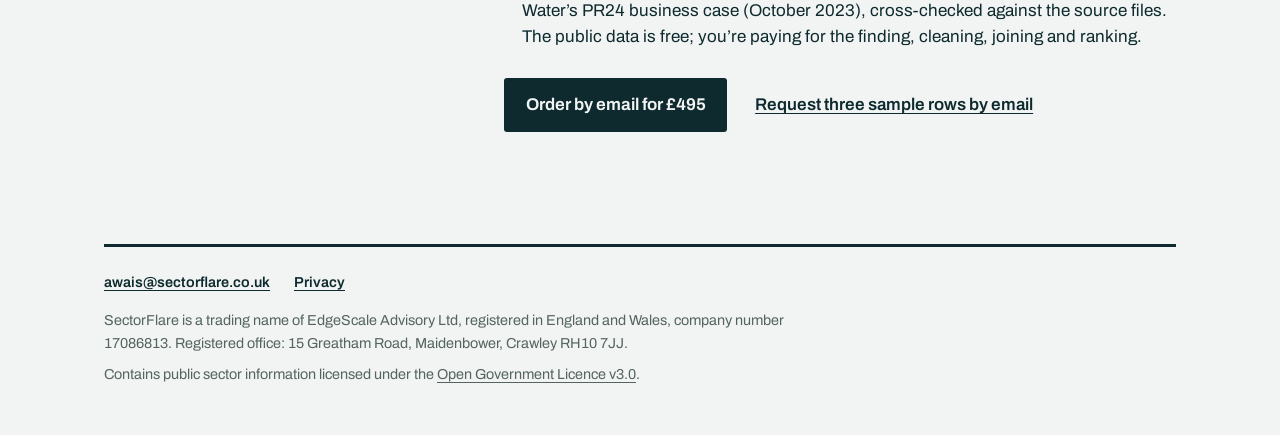
==== commit e59e4390: "Tighten the ordering term Co-Authored-By: Claude Fable 5.1 <noreply@anthropic.com> Claude-Session: h" ====
--- a/index.html
+++ b/index.html
@@ -165,7 +165,7 @@
     <div class="section-body">
       <p class="price"><span class="price-value">£495</span><span class="price-note">per pack, invoiced to your company</span></p>
       <ul class="terms">
-        <li><b>Order by email.</b> The button opens a pre‑filled order email. We reply with the files and an invoice within one working day, payable within 30 days by bank transfer. No VAT is charged.</li>
+        <li><b>Ordering.</b> Use the button below. Files and invoice follow within one working day; payment by bank transfer within 30 days. No VAT.</li>
         <li><b>Two‑works guarantee.</b> If the pack doesn’t show you at least two works you weren’t already tracking, email us within 30 days of delivery and we cancel the invoice or refund the full £495. No questions.</li>
         <li><b>Licence.</b> Use it freely inside your company. Please don’t resell or republish the data.</li>
         <li><b>Edition and sources.</b> First edition, October 2026; sources checked 25 October 2026. Built from the Environment Agency’s WINEP programme for PR24 and Southern Water’s PR24 business case (October 2023), cross‑checked against the source files. The public data is free; you’re paying for the finding, cleaning, joining and ranking.</li>
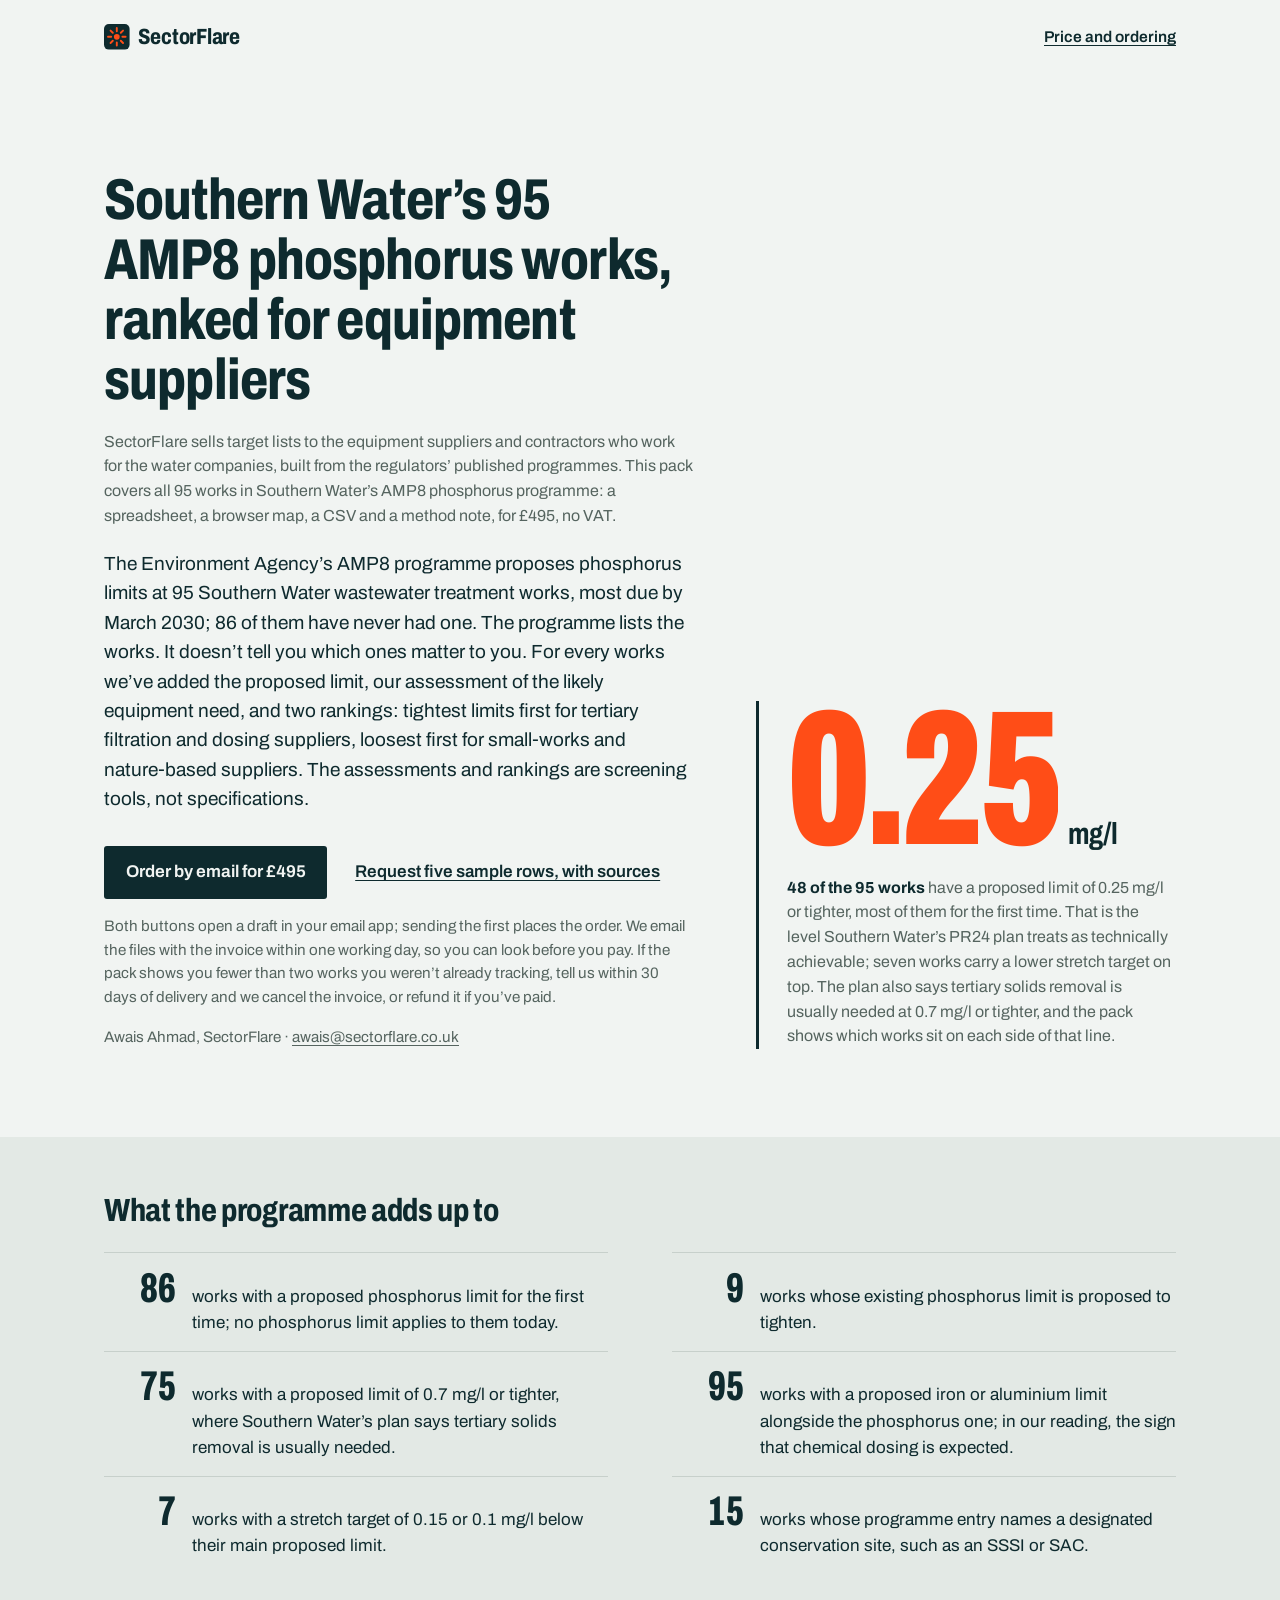
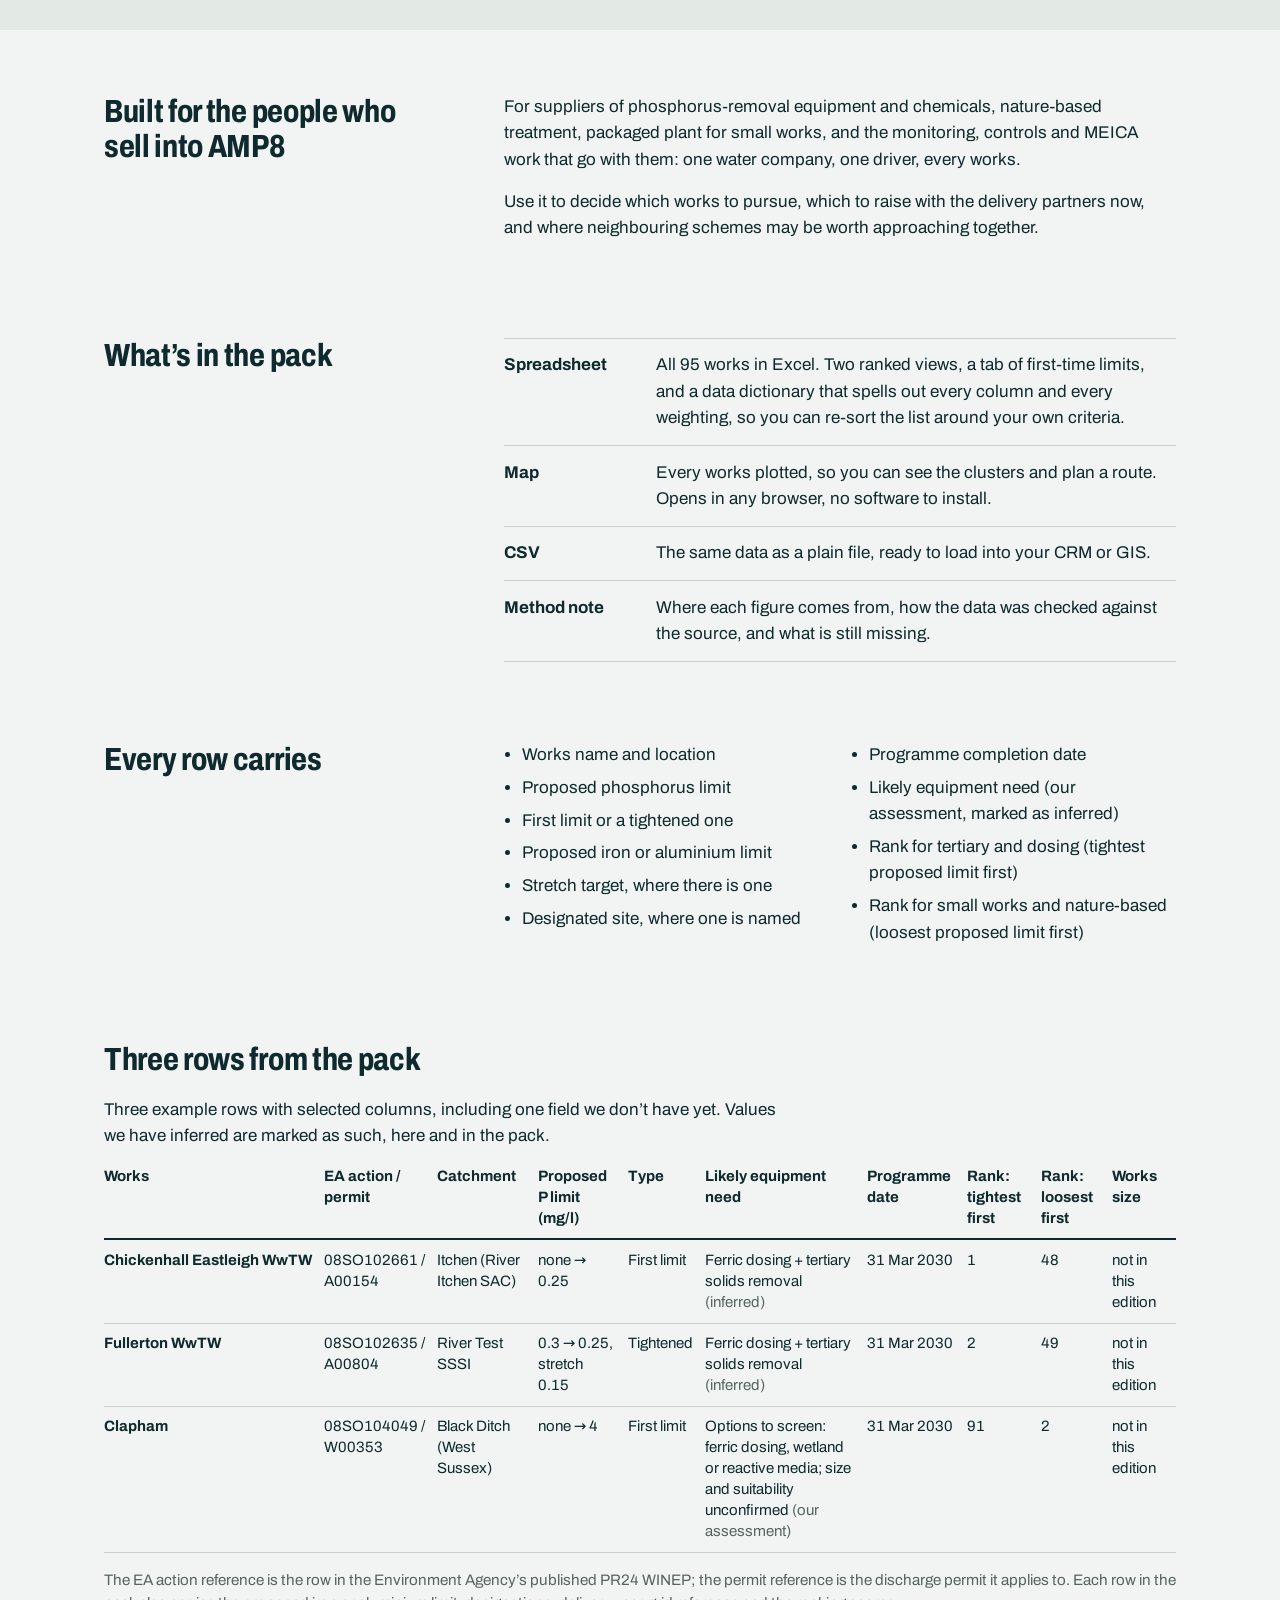
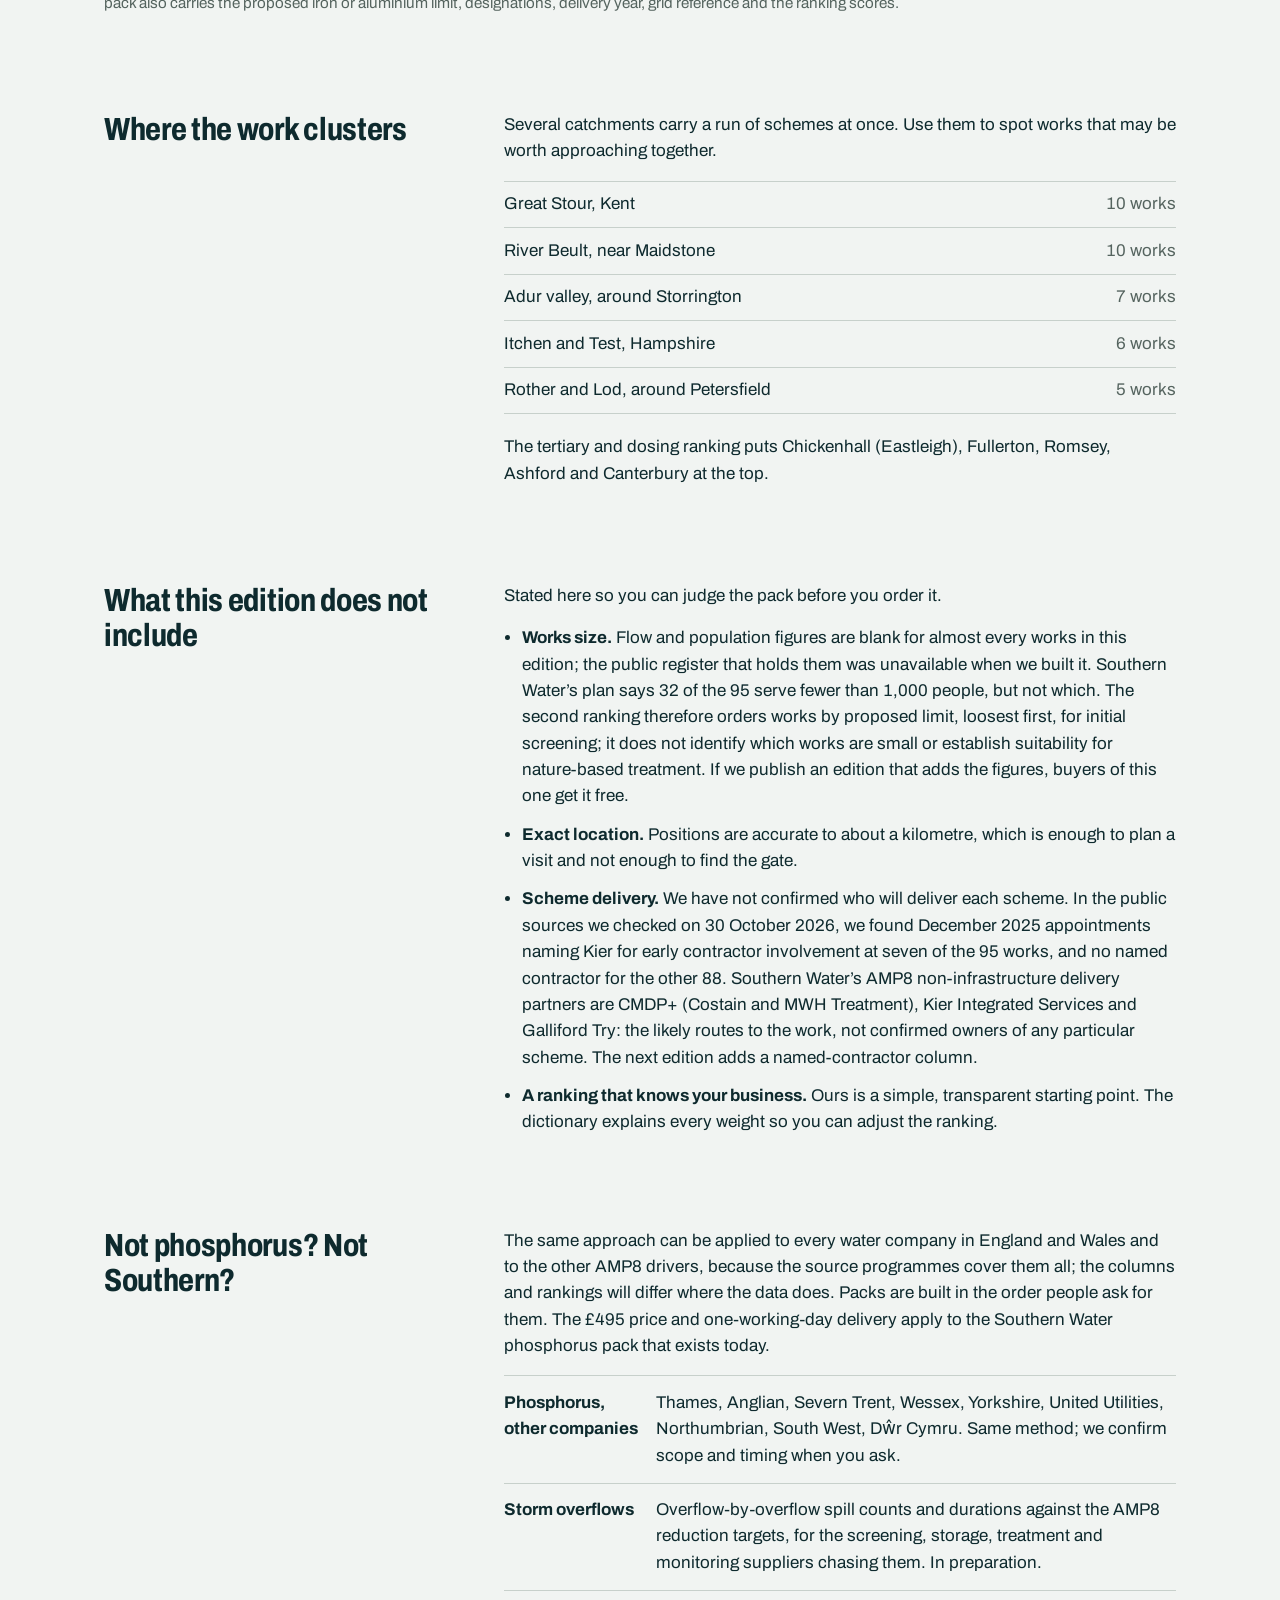
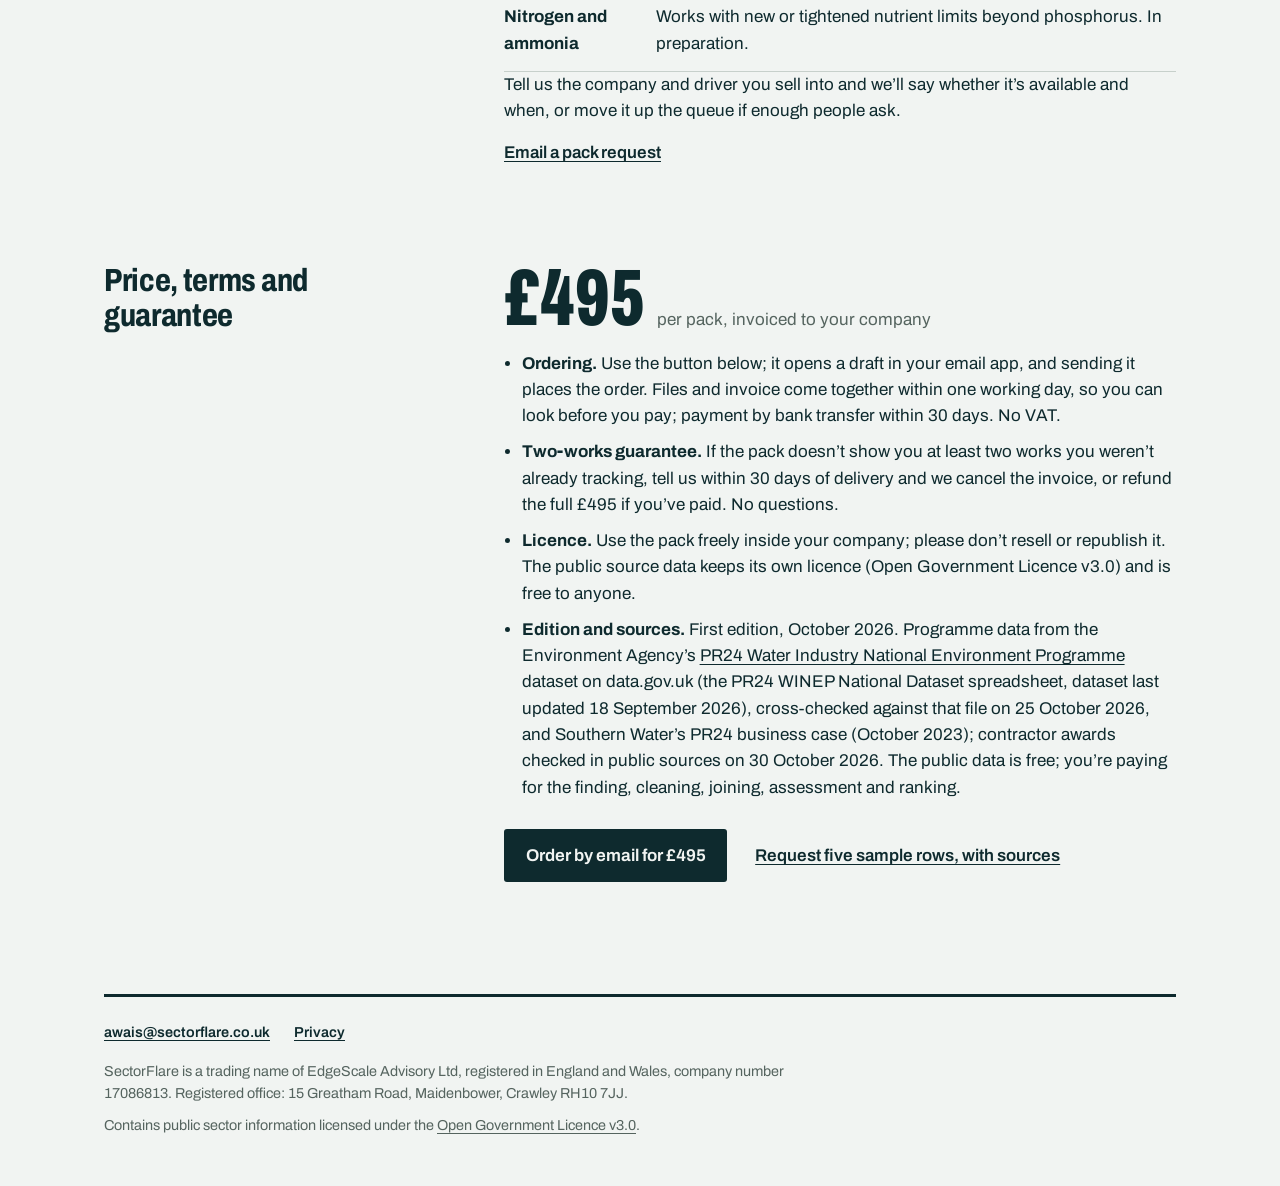
==== commit 685fa765: "Copy: identity and offer first; 'proposed' limits throughout; assessments labelled as ours; five-row" ====
--- a/index.html
+++ b/index.html
@@ -4,9 +4,9 @@
   <meta charset="utf-8">
   <meta name="viewport" content="width=device-width, initial-scale=1">
   <title>SectorFlare: asset‑level AMP8 target lists. First pack: Southern Water phosphorus</title>
-  <meta name="description" content="All 95 Southern Water treatment works facing a phosphorus limit by 2030, with proposed limits, likely scope and rankings by technology. Spreadsheet, map and method note for £495.">
-  <meta property="og:title" content="Southern Water AMP8 phosphorus schemes, ranked for suppliers">
-  <meta property="og:description" content="95 works. Proposed limits, likely scope, ranked by technology. The target list for AMP8 phosphorus removal, for £495.">
+  <meta name="description" content="The 95 Southern Water treatment works with proposed phosphorus limits for AMP8, with our assessment of the likely equipment need at each and two supplier rankings. Spreadsheet, map, CSV and method note. £495, no VAT.">
+  <meta property="og:title" content="Southern Water’s 95 AMP8 phosphorus works, ranked for equipment suppliers">
+  <meta property="og:description" content="95 works with their proposed limits, our assessment of likely equipment need, and two supplier rankings. £495, no VAT.">
   <meta property="og:type" content="website">
   <meta property="og:url" content="https://sectorflare.co.uk/">
   <link rel="canonical" href="https://sectorflare.co.uk/">
@@ -28,21 +28,22 @@
 
   <section class="wrap hero" aria-labelledby="title">
     <div>
-      <h1 id="title">Every Southern Water works that needs phosphorus removal by 2030, ranked for suppliers</h1>
-      <p class="brand-line">SectorFlare turns the regulators’ own programmes into ranked, asset‑level target lists for the companies that build and equip UK infrastructure. One water company, one driver, one pack at a time. The first is ready now.</p>
-      <p class="lead">Southern Water has to bring 95 wastewater treatment works inside new phosphorus limits, almost all by March 2030. The regulator’s programme lists them; it doesn’t help you prioritise. This pack adds the proposed limit, the likely scope, and two supplier rankings to every works: one for tertiary and dosing suppliers, one for nature‑based and small‑works solutions. Spreadsheet, map, CSV and method note.</p>
+      <h1 id="title">Southern Water’s 95 AMP8 phosphorus works, ranked for equipment suppliers</h1>
+      <p class="brand-line">SectorFlare sells target lists to the equipment suppliers and contractors who work for the water companies, built from the regulators’ published programmes. This pack covers all 95 works in Southern Water’s AMP8 phosphorus programme: a spreadsheet, a browser map, a CSV and a method note, for £495, no VAT.</p>
+      <p class="lead">The Environment Agency’s AMP8 programme proposes phosphorus limits at 95 Southern Water wastewater treatment works, most due by March 2030; 86 of them have never had one. The programme lists the works. It doesn’t tell you which ones matter to you. For every works we’ve added the proposed limit, our assessment of the likely equipment need, and two rankings: tightest limits first for tertiary filtration and dosing suppliers, loosest first for small‑works and nature‑based suppliers. The assessments and rankings are screening tools, not specifications.</p>
       <div class="actions">
-        <a class="button" href="mailto:awais@sectorflare.co.uk?subject=Order%3A%20Southern%20Water%20phosphorus%20pack%20%28%C2%A3495%29&amp;body=Please%20send%20the%20Southern%20Water%20phosphorus%20pack%20and%20an%20invoice.%0A%0ACompany%20name%3A%0ABilling%20address%3A%0APurchase%20order%20number%20%28if%20you%20use%20them%29%3A%0AEmail%20for%20the%20invoice%3A%0A">Order by email for £495</a>
-        <a class="quiet-link" href="mailto:awais@sectorflare.co.uk?subject=Sample%20rows%3A%20Southern%20Water%20phosphorus%20pack&amp;body=Please%20send%20three%20sample%20rows.%0A%0AOur%20technology%20or%20area%20of%20interest%3A%0A">Request three sample rows by email</a>
+        <a class="button" href="mailto:awais@sectorflare.co.uk?subject=Order%3A%20Southern%20Water%20phosphorus%20pack%20%28%C2%A3495%2C%20no%20VAT%29&amp;body=Please%20send%20the%20Southern%20Water%20phosphorus%20pack%20%28%C2%A3495%2C%20no%20VAT%29%20with%20the%20invoice%2C%20so%20we%20can%20look%20at%20the%20files%20before%20paying.%0A%0ACompany%20name%3A%0ABilling%20address%3A%0APurchase%20order%20number%20%28if%20you%20use%20them%29%3A%0AEmail%20for%20the%20invoice%3A%0A">Order by email for £495</a>
+        <a class="quiet-link" href="mailto:awais@sectorflare.co.uk?subject=Sample%20rows%3A%20Southern%20Water%20phosphorus%20pack&amp;body=Please%20send%20a%20five-row%20sample%2C%20with%20sources%2C%20for%20the%20technology%20or%20area%20below.%0A%0AOur%20technology%20or%20area%20of%20interest%3A%0A">Request five sample rows, with sources</a>
       </div>
-      <p class="fine hero-note">£495 on invoice, files within one working day. Full refund if it shows you fewer than two works you weren’t already tracking.</p>
+      <p class="fine hero-note">Both buttons open a draft in your email app; sending the first places the order. We email the files with the invoice within one working day, so you can look before you pay. If the pack shows you fewer than two works you weren’t already tracking, tell us within 30 days of delivery and we cancel the invoice, or refund it if you’ve paid.</p>
+      <p class="fine hero-note">Awais Ahmad, SectorFlare · <a href="mailto:awais@sectorflare.co.uk">awais@sectorflare.co.uk</a></p>
     </div>
 
     <figure class="limit">
       <div class="limit-figure" aria-hidden="true">
         <span class="limit-value">0.25</span><span class="limit-unit">mg/l</span>
       </div>
-      <figcaption><strong>48 of the 95 works</strong> are heading for a limit of 0.25&nbsp;mg/l or lower, the level Southern Water’s PR24 plan treats as the technically achievable limit. Southern Water’s own plan expects tertiary solids removal at anything 0.7&nbsp;mg/l or tighter. The pack shows which works sit on each side of that line.</figcaption>
+      <figcaption><strong>48 of the 95 works</strong> have a proposed limit of 0.25&nbsp;mg/l or tighter, most of them for the first time. That is the level Southern Water’s PR24 plan treats as technically achievable; seven works carry a lower stretch target on top. The plan also says tertiary solids removal is usually needed at 0.7&nbsp;mg/l or tighter, and the pack shows which works sit on each side of that line.</figcaption>
     </figure>
   </section>
 
@@ -50,12 +51,12 @@
     <div class="wrap">
       <h2 id="glance" class="glance-head">What the programme adds up to</h2>
       <dl class="ledger">
-        <div><dt>86</dt><dd>works getting a phosphorus limit for the first time, so new treatment where none was required before.</dd></div>
-        <div><dt>9</dt><dd>works with an existing limit being tightened, where the question is upgrade or replace.</dd></div>
-        <div><dt>75</dt><dd>works likely to need tertiary solids removal, on Southern Water’s own 0.7&nbsp;mg/l rule.</dd></div>
-        <div><dt>95</dt><dd>works with a proposed iron or aluminium limit alongside the phosphorus one, which points to coagulant dosing.</dd></div>
-        <div><dt>7</dt><dd>stretch targets below the standard limit, needing the closest technical assessment.</dd></div>
-        <div><dt>15</dt><dd>schemes driven by a designated conservation site, such as an SSSI.</dd></div>
+        <div><dt>86</dt><dd>works with a proposed phosphorus limit for the first time; no phosphorus limit applies to them today.</dd></div>
+        <div><dt>9</dt><dd>works whose existing phosphorus limit is proposed to tighten.</dd></div>
+        <div><dt>75</dt><dd>works with a proposed limit of 0.7&nbsp;mg/l or tighter, where Southern Water’s plan says tertiary solids removal is usually needed.</dd></div>
+        <div><dt>95</dt><dd>works with a proposed iron or aluminium limit alongside the phosphorus one; in our reading, the sign that chemical dosing is expected.</dd></div>
+        <div><dt>7</dt><dd>works with a stretch target of 0.15 or 0.1&nbsp;mg/l below their main proposed limit.</dd></div>
+        <div><dt>15</dt><dd>works whose programme entry names a designated conservation site, such as an SSSI or SAC.</dd></div>
       </dl>
     </div>
   </section>
@@ -63,8 +64,8 @@
   <section class="wrap section" aria-labelledby="who">
     <h2 id="who">Built for the people who sell into AMP8</h2>
     <div class="section-body">
-      <p>If you supply tertiary filtration, coagulant dosing, chemicals, reactive media, wetlands and nature‑based treatment, packaged plant for small works, or the analysers and controls that go with them, this is your target list for one water company and one driver.</p>
-      <p>Use it to decide which sites to pursue, which to put in front of the delivery partners now, and where nearby schemes suit a coordinated approach.</p>
+      <p>For suppliers of phosphorus‑removal equipment and chemicals, nature‑based treatment, packaged plant for small works, and the monitoring, controls and MEICA work that go with them: one water company, one driver, every works.</p>
+      <p>Use it to decide which works to pursue, which to raise with the delivery partners now, and where neighbouring schemes may be worth approaching together.</p>
     </div>
   </section>
 
@@ -90,10 +91,10 @@
         <li>Proposed iron or aluminium limit</li>
         <li>Stretch target, where there is one</li>
         <li>Designated site, where one is named</li>
-        <li>Completion date</li>
-        <li>Likely scope of work</li>
-        <li>Rank for tertiary and dosing</li>
-        <li>Rank for nature‑based and small works</li>
+        <li>Programme completion date</li>
+        <li>Likely equipment need (our assessment, marked as inferred)</li>
+        <li>Rank for tertiary and dosing (tightest proposed limit first)</li>
+        <li>Rank for small works and nature‑based (loosest proposed limit first)</li>
       </ul>
     </div>
   </section>
@@ -101,47 +102,47 @@
   <section class="wrap section section-wide" aria-labelledby="sample">
     <h2 id="sample">Three rows from the pack</h2>
     <div class="section-body">
-      <p>Taken as they appear in the spreadsheet, including a field we don’t have yet. Every inferred value is marked as such in the pack.</p>
+      <p>Three example rows with selected columns, including one field we don’t have yet. Values we have inferred are marked as such, here and in the pack.</p>
       <div class="table-scroll">
         <table class="sample">
           <thead>
-            <tr><th scope="col">Works</th><th scope="col">Catchment</th><th scope="col">P limit (mg/l)</th><th scope="col">Type</th><th scope="col">Likely scope</th><th scope="col">Due</th><th scope="col">Rank: tertiary</th><th scope="col">Rank: nature‑based</th><th scope="col">Works size</th></tr>
+            <tr><th scope="col">Works</th><th scope="col">EA action / permit</th><th scope="col">Catchment</th><th scope="col">Proposed P limit (mg/l)</th><th scope="col">Type</th><th scope="col">Likely equipment need</th><th scope="col">Programme date</th><th scope="col">Rank: tightest first</th><th scope="col">Rank: loosest first</th><th scope="col">Works size</th></tr>
           </thead>
           <tbody>
-            <tr><th scope="row">Chickenhall Eastleigh WwTW</th><td>Itchen (River Itchen SAC)</td><td>none → 0.25</td><td>First limit</td><td>Ferric dosing + tertiary solids removal <em>(inferred)</em></td><td>31 Mar 2030</td><td>1</td><td>48</td><td>not yet in pack</td></tr>
-            <tr><th scope="row">Fullerton WwTW</th><td>River Test SSSI</td><td>0.3 → 0.25, stretch 0.15</td><td>Tightened</td><td>Ferric dosing + tertiary solids removal <em>(inferred)</em></td><td>31 Mar 2030</td><td>2</td><td>49</td><td>not yet in pack</td></tr>
-            <tr><th scope="row">Clapham</th><td>Black Ditch (West Sussex)</td><td>none → 4</td><td>First limit</td><td>Ferric dosing, or wetland / absorptive media / electro‑coagulation for small sites <em>(inferred)</em></td><td>31 Mar 2030</td><td>91</td><td>2</td><td>not yet in pack</td></tr>
+            <tr><th scope="row">Chickenhall Eastleigh WwTW</th><td>08SO102661 / A00154</td><td>Itchen (River Itchen SAC)</td><td>none → 0.25</td><td>First limit</td><td>Ferric dosing + tertiary solids removal <em>(inferred)</em></td><td>31 Mar 2030</td><td>1</td><td>48</td><td>not in this edition</td></tr>
+            <tr><th scope="row">Fullerton WwTW</th><td>08SO102635 / A00804</td><td>River Test SSSI</td><td>0.3 → 0.25, stretch 0.15</td><td>Tightened</td><td>Ferric dosing + tertiary solids removal <em>(inferred)</em></td><td>31 Mar 2030</td><td>2</td><td>49</td><td>not in this edition</td></tr>
+            <tr><th scope="row">Clapham</th><td>08SO104049 / W00353</td><td>Black Ditch (West Sussex)</td><td>none → 4</td><td>First limit</td><td>Options to screen: ferric dosing, wetland or reactive media; size and suitability unconfirmed <em>(our assessment)</em></td><td>31 Mar 2030</td><td>91</td><td>2</td><td>not in this edition</td></tr>
           </tbody>
         </table>
       </div>
-      <p class="fine">Each row in the pack also carries the EA action and permit references, proposed iron or aluminium limit, designations, delivery year, grid reference and the ranking scores.</p>
+      <p class="fine">The EA action reference is the row in the Environment Agency’s published PR24 WINEP; the permit reference is the discharge permit it applies to. Each row in the pack also carries the proposed iron or aluminium limit, designations, delivery year, grid reference and the ranking scores.</p>
     </div>
   </section>
 
   <section class="wrap section" aria-labelledby="clusters">
     <h2 id="clusters">Where the work clusters</h2>
     <div class="section-body">
-      <p>Several catchments carry a run of schemes at once. If you price by mobilisation, or want one reference site close to its neighbours, these are the places to start.</p>
+      <p>Several catchments carry a run of schemes at once. Use them to spot works that may be worth approaching together.</p>
       <ul class="rivers">
         <li>Great Stour, Kent <span>10 works</span></li>
         <li>River Beult, near Maidstone <span>10 works</span></li>
-        <li>River Adur, near Storrington <span>6 works</span></li>
-        <li>Itchen and Test, Hampshire <span>several</span></li>
-        <li>Rother and Lod, around Petersfield <span>several</span></li>
+        <li>Adur valley, around Storrington <span>7 works</span></li>
+        <li>Itchen and Test, Hampshire <span>6 works</span></li>
+        <li>Rother and Lod, around Petersfield <span>5 works</span></li>
       </ul>
       <p>The tertiary and dosing ranking puts Chickenhall (Eastleigh), Fullerton, Romsey, Ashford and Canterbury at the top.</p>
     </div>
   </section>
 
   <section class="wrap section" aria-labelledby="gaps">
-    <h2 id="gaps">What it won’t tell you, yet</h2>
+    <h2 id="gaps">What this edition does not include</h2>
     <div class="section-body">
-      <p>We would rather you knew the edges of the data before you paid for it.</p>
+      <p>Stated here so you can judge the pack before you order it.</p>
       <ul class="gaps">
-        <li><b>Works size.</b> Flow and population figures are blank for almost every works in this edition. If we publish an edition that adds them, buyers of this one get it free.</li>
+        <li><b>Works size.</b> Flow and population figures are blank for almost every works in this edition; the public register that holds them was unavailable when we built it. Southern Water’s plan says 32 of the 95 serve fewer than 1,000 people, but not which. The second ranking therefore orders works by proposed limit, loosest first, for initial screening; it does not identify which works are small or establish suitability for nature‑based treatment. If we publish an edition that adds the figures, buyers of this one get it free.</li>
         <li><b>Exact location.</b> Positions are accurate to about a kilometre, which is enough to plan a visit and not enough to find the gate.</li>
-        <li><b>Who delivers each scheme.</b> Not public yet. Southern Water’s AMP8 non‑infrastructure delivery partners are CMDP+ (Costain and MWH Treatment), Kier Integrated Services and Galliford Try, so the conversation starts with them.</li>
-        <li><b>A ranking that knows your business.</b> Ours is a deliberately simple starting point. Every weighting is in the dictionary, so you can change it in minutes.</li>
+        <li><b>Scheme delivery.</b> We have not confirmed who will deliver each scheme. In the public sources we checked on 30 October 2026, we found December 2025 appointments naming Kier for early contractor involvement at seven of the 95 works, and no named contractor for the other 88. Southern Water’s AMP8 non‑infrastructure delivery partners are CMDP+ (Costain and MWH Treatment), Kier Integrated Services and Galliford Try: the likely routes to the work, not confirmed owners of any particular scheme. The next edition adds a named‑contractor column.</li>
+        <li><b>A ranking that knows your business.</b> Ours is a simple, transparent starting point. The dictionary explains every weight so you can adjust the ranking.</li>
       </ul>
     </div>
   </section>
@@ -149,14 +150,14 @@
   <section class="wrap section" aria-labelledby="pipeline">
     <h2 id="pipeline">Not phosphorus? Not Southern?</h2>
     <div class="section-body">
-      <p>The same method works for every water company in England and Wales and for the other AMP8 drivers, because the source programmes cover them all. Packs are built in the order people ask for them.</p>
+      <p>The same approach can be applied to every water company in England and Wales and to the other AMP8 drivers, because the source programmes cover them all; the columns and rankings will differ where the data does. Packs are built in the order people ask for them. The £495 price and one‑working‑day delivery apply to the Southern Water phosphorus pack that exists today.</p>
       <ul class="contents">
-        <li><b>Phosphorus, other companies</b><span>Thames, Anglian, Severn Trent, Wessex, Yorkshire, United Utilities, Northumbrian, South West, Dŵr Cymru. Same columns, same rankings. On request.</span></li>
+        <li><b>Phosphorus, other companies</b><span>Thames, Anglian, Severn Trent, Wessex, Yorkshire, United Utilities, Northumbrian, South West, Dŵr Cymru. Same method; we confirm scope and timing when you ask.</span></li>
         <li><b>Storm overflows</b><span>Overflow‑by‑overflow spill counts and durations against the AMP8 reduction targets, for the screening, storage, treatment and monitoring suppliers chasing them. In preparation.</span></li>
         <li><b>Nitrogen and ammonia</b><span>Works with new or tightened nutrient limits beyond phosphorus. In preparation.</span></li>
       </ul>
-      <p>Tell us the company and driver you sell into and we’ll say when yours is coming, or move it up the queue if enough people ask.</p>
-      <p><a class="quiet-link" href="mailto:awais@sectorflare.co.uk?subject=Pack%20request&amp;body=Water%20company%3A%0AAMP8%20driver%20%28for%20example%20phosphorus%2C%20storm%20overflows%2C%20nitrogen%29%3A%0A">Tell us which pack you need</a></p>
+      <p>Tell us the company and driver you sell into and we’ll say whether it’s available and when, or move it up the queue if enough people ask.</p>
+      <p><a class="quiet-link" href="mailto:awais@sectorflare.co.uk?subject=Pack%20request&amp;body=Please%20tell%20me%20whether%20this%20pack%20is%20available%2C%20and%20when.%0A%0AWater%20company%3A%0AAMP8%20driver%20%28for%20example%20phosphorus%2C%20storm%20overflows%2C%20nitrogen%29%3A%0A">Email a pack request</a></p>
     </div>
   </section>
 
@@ -165,14 +166,14 @@
     <div class="section-body">
       <p class="price"><span class="price-value">£495</span><span class="price-note">per pack, invoiced to your company</span></p>
       <ul class="terms">
-        <li><b>Ordering.</b> Use the button below. Files and invoice follow within one working day; payment by bank transfer within 30 days. No VAT.</li>
-        <li><b>Two‑works guarantee.</b> If the pack doesn’t show you at least two works you weren’t already tracking, email us within 30 days of delivery and we cancel the invoice or refund the full £495. No questions.</li>
-        <li><b>Licence.</b> Use it freely inside your company. Please don’t resell or republish the data.</li>
-        <li><b>Edition and sources.</b> First edition, October 2026; sources checked 25 October 2026. Built from the Environment Agency’s WINEP programme for PR24 and Southern Water’s PR24 business case (October 2023), cross‑checked against the source files. The public data is free; you’re paying for the finding, cleaning, joining and ranking.</li>
+        <li><b>Ordering.</b> Use the button below; it opens a draft in your email app, and sending it places the order. Files and invoice come together within one working day, so you can look before you pay; payment by bank transfer within 30 days. No VAT.</li>
+        <li><b>Two‑works guarantee.</b> If the pack doesn’t show you at least two works you weren’t already tracking, tell us within 30 days of delivery and we cancel the invoice, or refund the full £495 if you’ve paid. No questions.</li>
+        <li><b>Licence.</b> Use the pack freely inside your company; please don’t resell or republish it. The public source data keeps its own licence (Open Government Licence v3.0) and is free to anyone.</li>
+        <li><b>Edition and sources.</b> First edition, October 2026. Programme data from the Environment Agency’s <a href="https://www.data.gov.uk/dataset/pr24-water-industry-national-environment-programme">PR24 Water Industry National Environment Programme</a> dataset on data.gov.uk (the PR24 WINEP National Dataset spreadsheet, dataset last updated 18 September 2026), cross‑checked against that file on 25 October 2026, and Southern Water’s PR24 business case (October 2023); contractor awards checked in public sources on 30 October 2026. The public data is free; you’re paying for the finding, cleaning, joining, assessment and ranking.</li>
       </ul>
       <div class="actions">
-        <a class="button" href="mailto:awais@sectorflare.co.uk?subject=Order%3A%20Southern%20Water%20phosphorus%20pack%20%28%C2%A3495%29&amp;body=Please%20send%20the%20Southern%20Water%20phosphorus%20pack%20and%20an%20invoice.%0A%0ACompany%20name%3A%0ABilling%20address%3A%0APurchase%20order%20number%20%28if%20you%20use%20them%29%3A%0AEmail%20for%20the%20invoice%3A%0A">Order by email for £495</a>
-        <a class="quiet-link" href="mailto:awais@sectorflare.co.uk?subject=Sample%20rows%3A%20Southern%20Water%20phosphorus%20pack&amp;body=Please%20send%20three%20sample%20rows.%0A%0AOur%20technology%20or%20area%20of%20interest%3A%0A">Request three sample rows by email</a>
+        <a class="button" href="mailto:awais@sectorflare.co.uk?subject=Order%3A%20Southern%20Water%20phosphorus%20pack%20%28%C2%A3495%2C%20no%20VAT%29&amp;body=Please%20send%20the%20Southern%20Water%20phosphorus%20pack%20%28%C2%A3495%2C%20no%20VAT%29%20with%20the%20invoice%2C%20so%20we%20can%20look%20at%20the%20files%20before%20paying.%0A%0ACompany%20name%3A%0ABilling%20address%3A%0APurchase%20order%20number%20%28if%20you%20use%20them%29%3A%0AEmail%20for%20the%20invoice%3A%0A">Order by email for £495</a>
+        <a class="quiet-link" href="mailto:awais@sectorflare.co.uk?subject=Sample%20rows%3A%20Southern%20Water%20phosphorus%20pack&amp;body=Please%20send%20a%20five-row%20sample%2C%20with%20sources%2C%20for%20the%20technology%20or%20area%20below.%0A%0AOur%20technology%20or%20area%20of%20interest%3A%0A">Request five sample rows, with sources</a>
       </div>
     </div>
   </section>
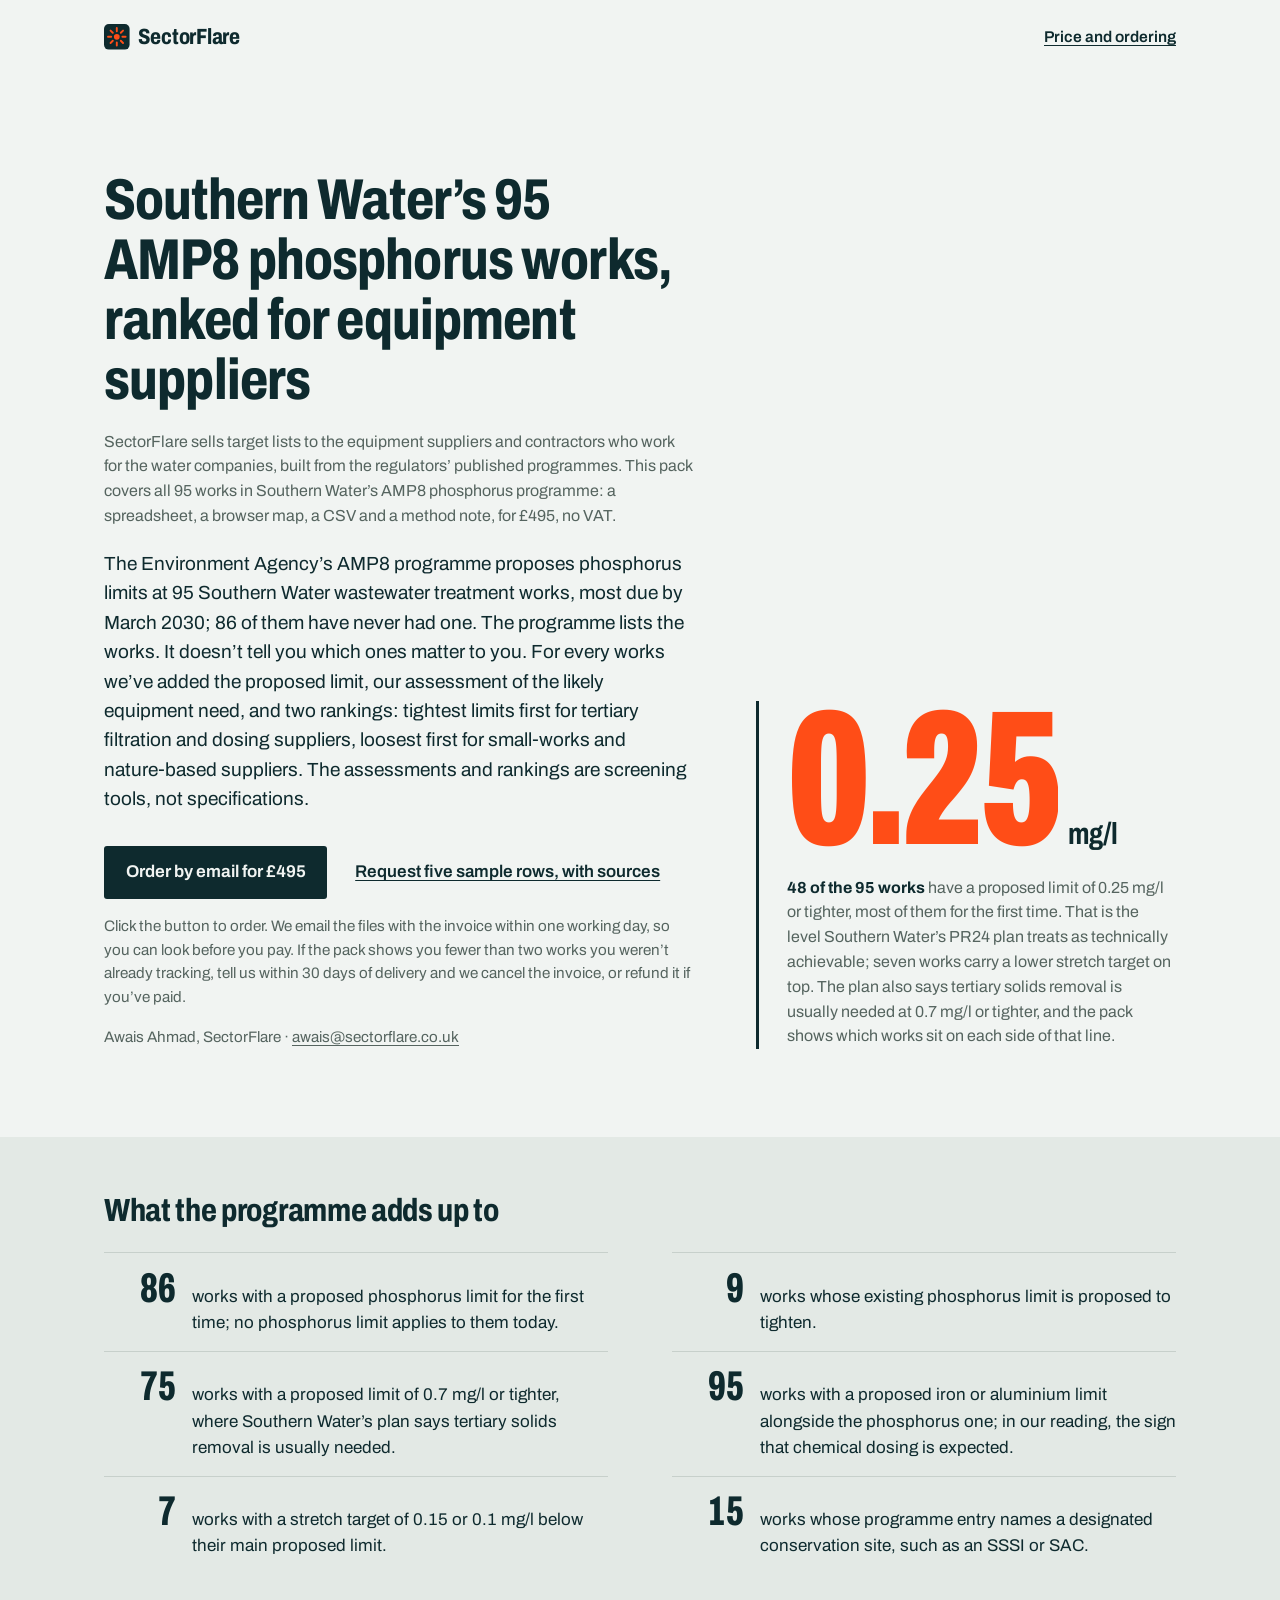
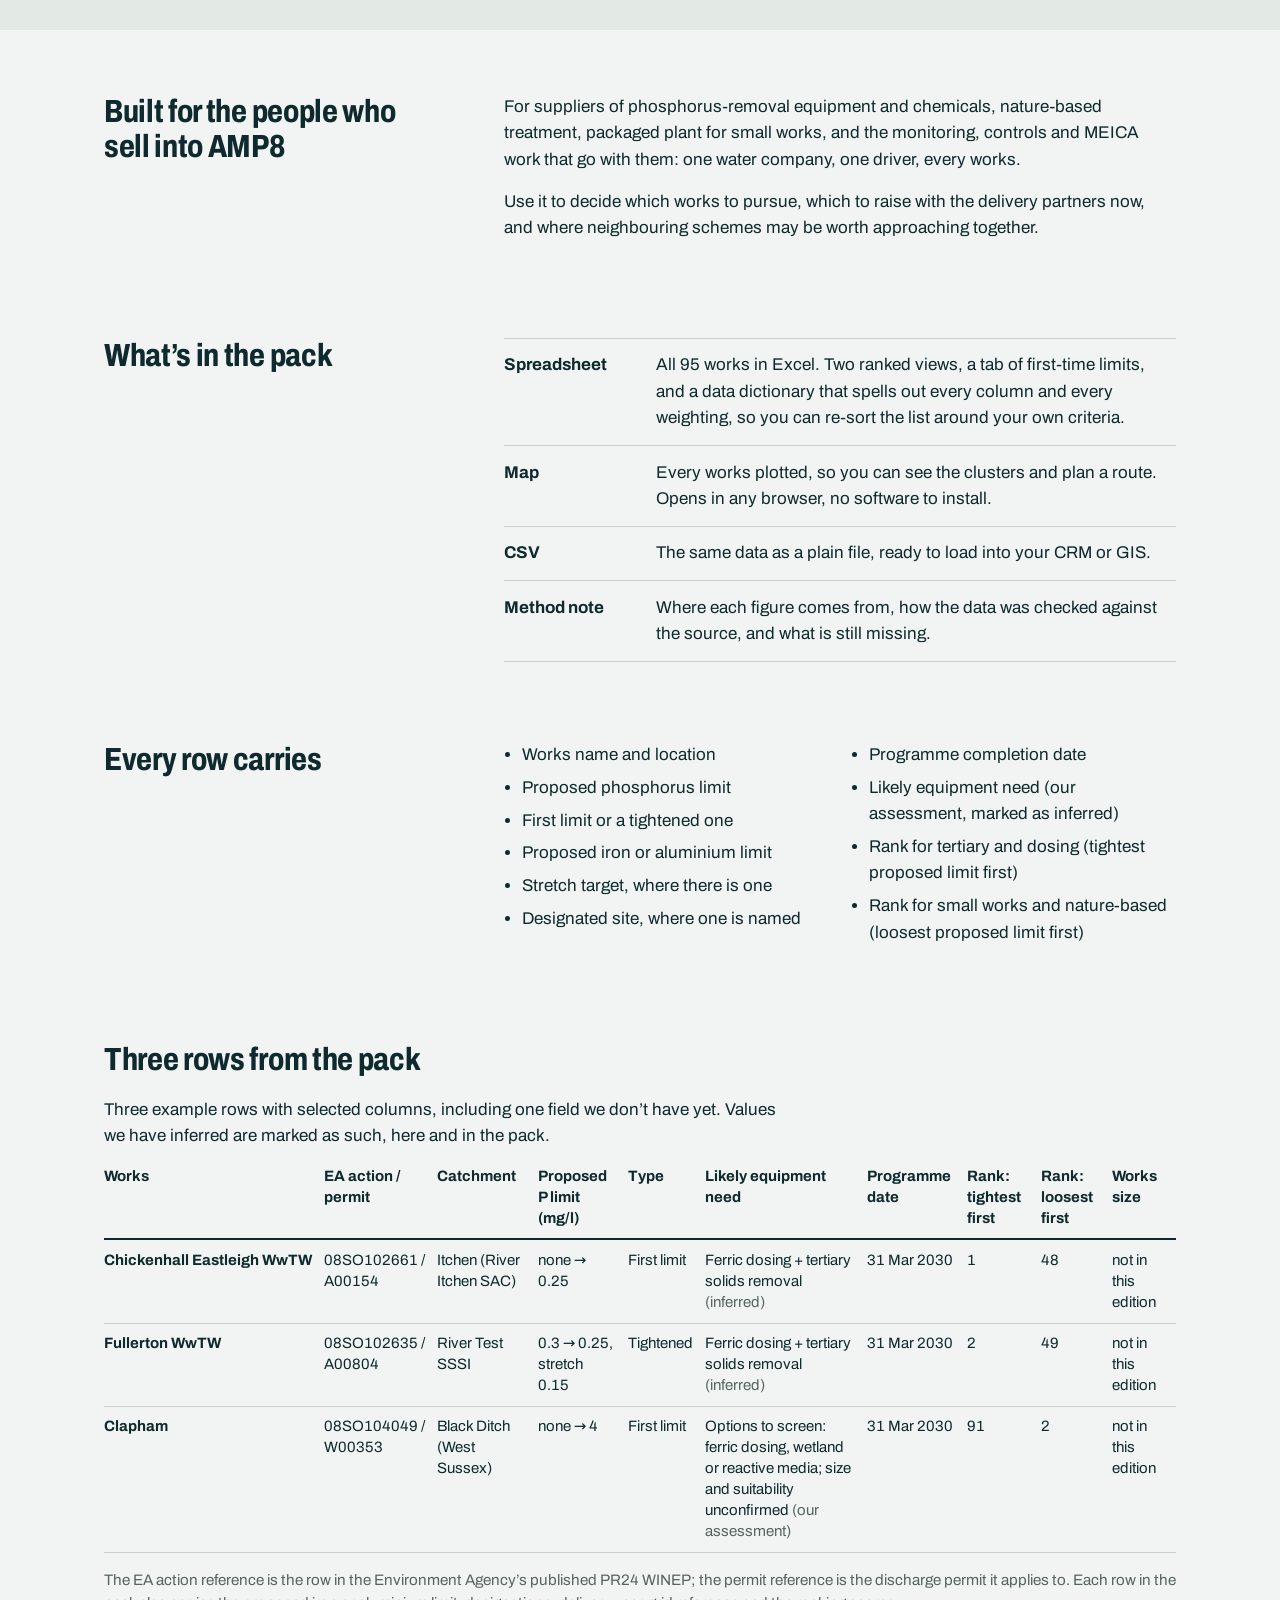
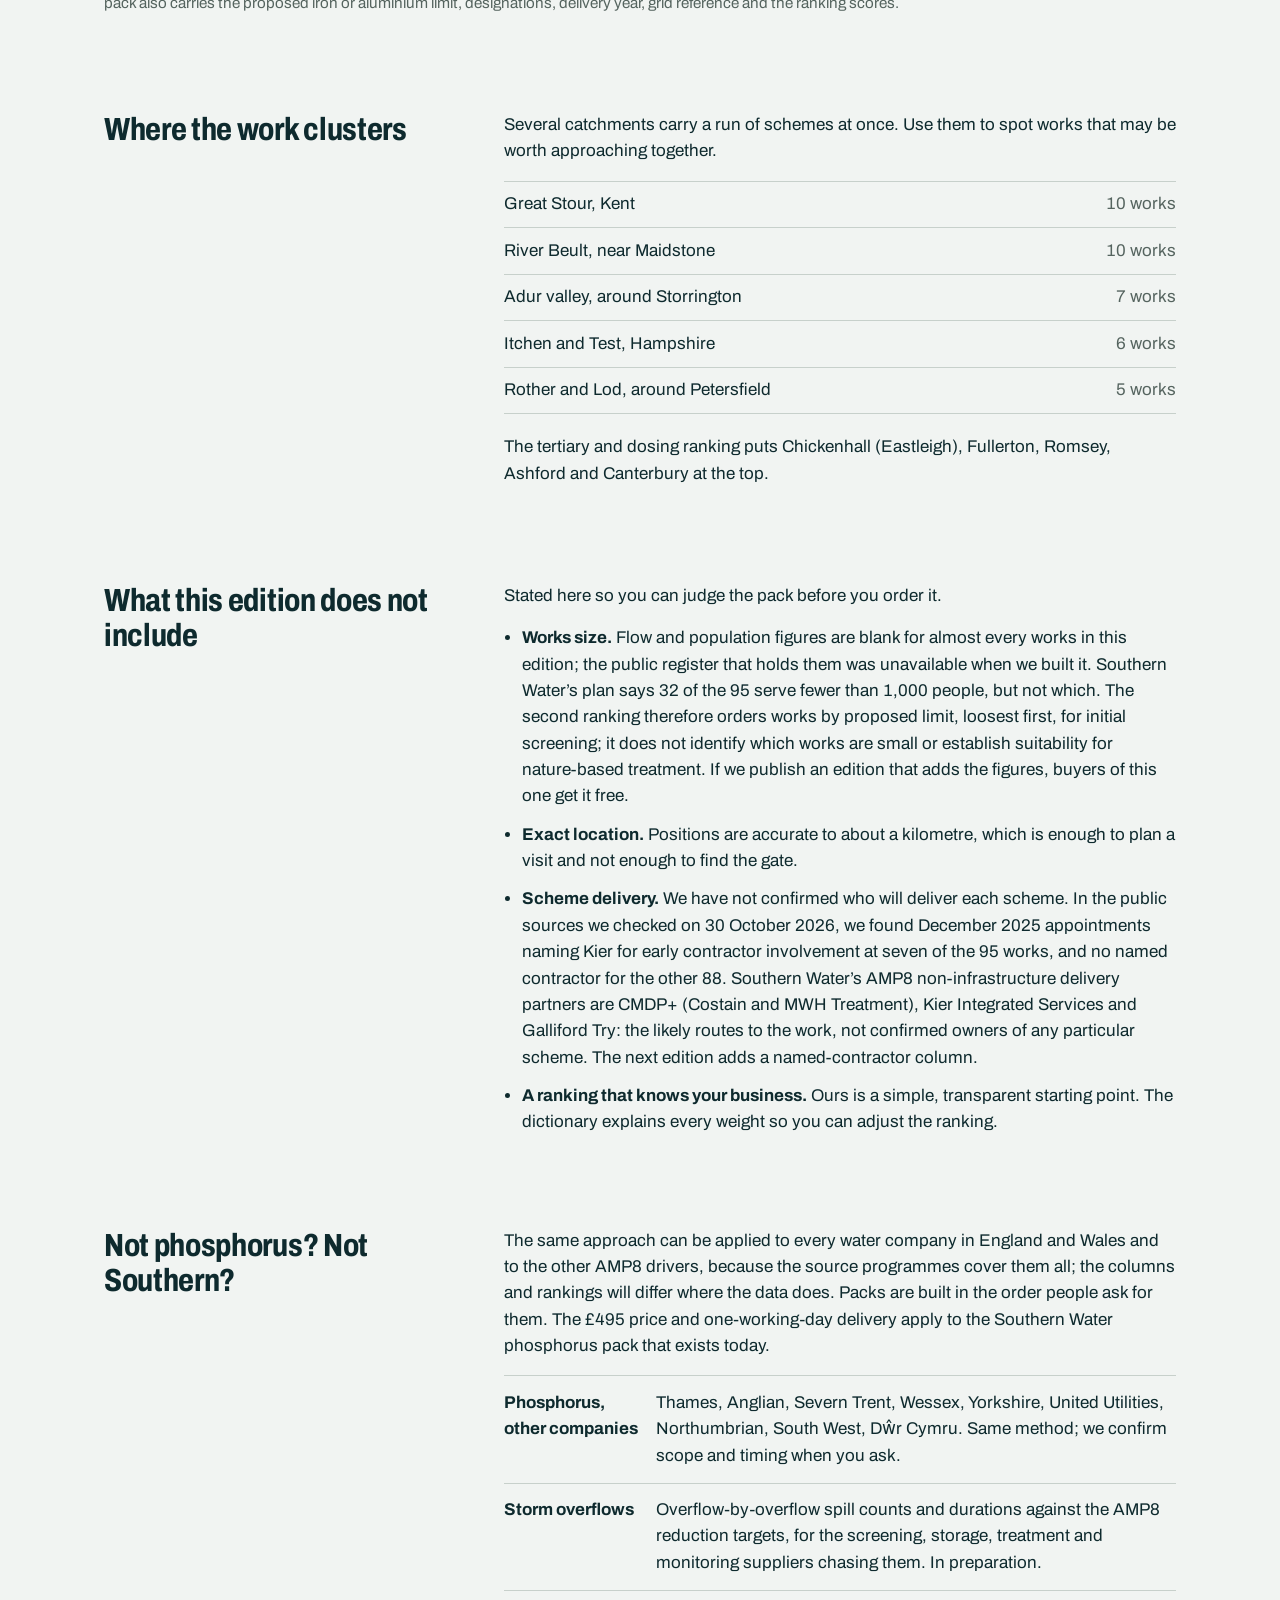
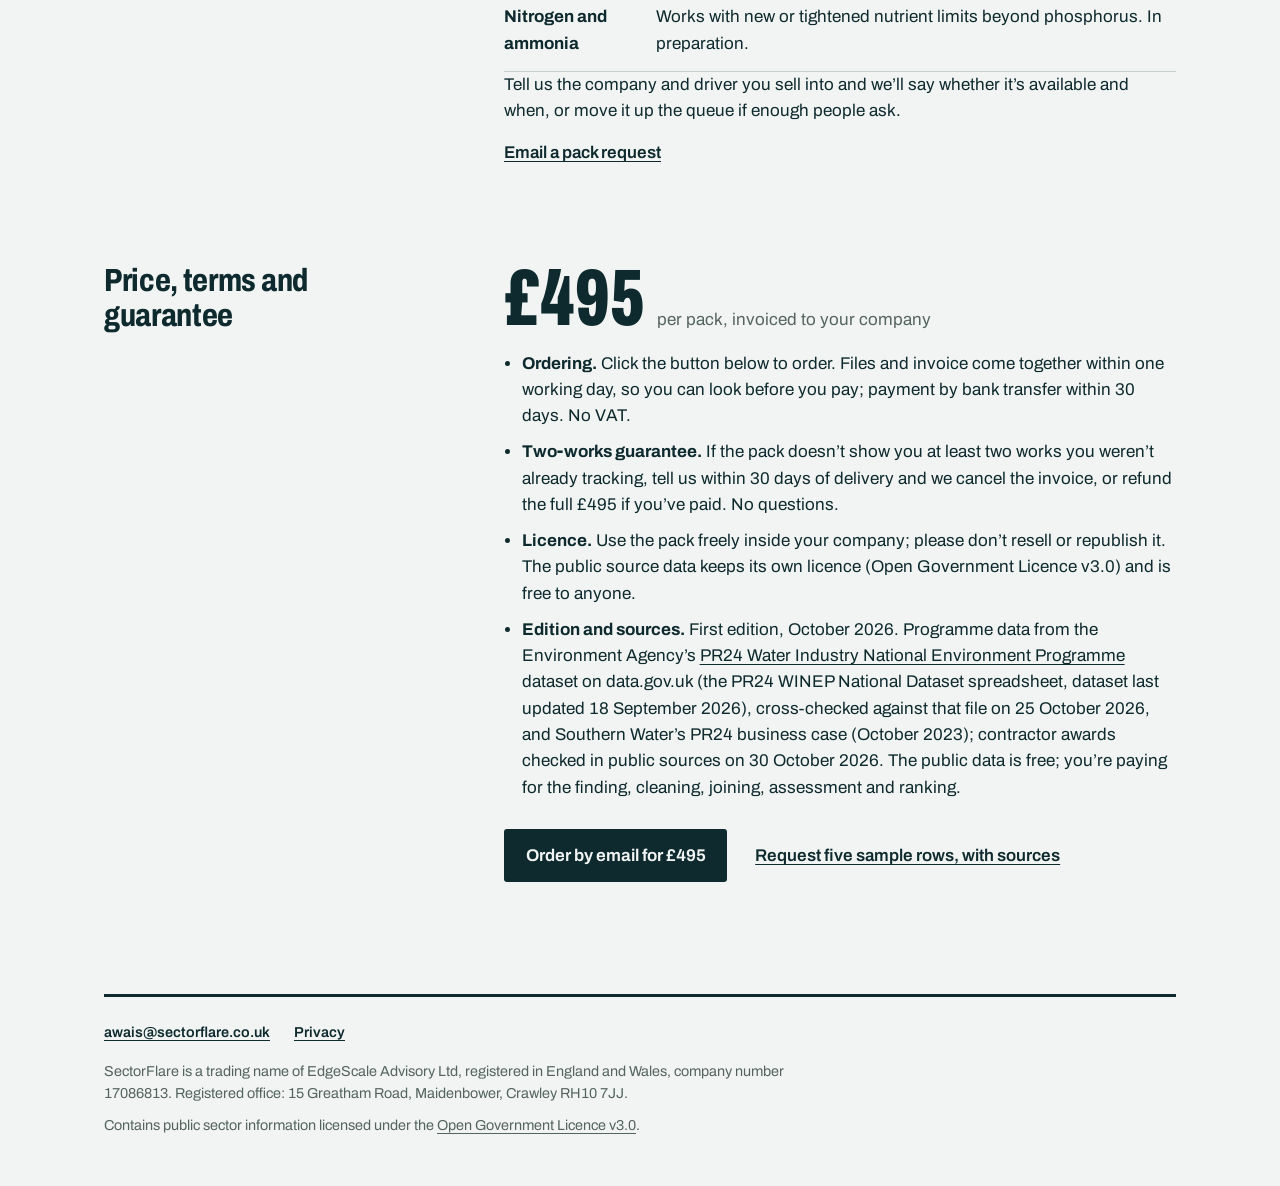
==== commit 8ff48480: "Ordering line: click the button to order Co-Authored-By: Claude Fable 5.1 <noreply@anthropic.com> Cl" ====
--- a/index.html
+++ b/index.html
@@ -35,7 +35,7 @@
         <a class="button" href="mailto:awais@sectorflare.co.uk?subject=Order%3A%20Southern%20Water%20phosphorus%20pack%20%28%C2%A3495%2C%20no%20VAT%29&amp;body=Please%20send%20the%20Southern%20Water%20phosphorus%20pack%20%28%C2%A3495%2C%20no%20VAT%29%20with%20the%20invoice%2C%20so%20we%20can%20look%20at%20the%20files%20before%20paying.%0A%0ACompany%20name%3A%0ABilling%20address%3A%0APurchase%20order%20number%20%28if%20you%20use%20them%29%3A%0AEmail%20for%20the%20invoice%3A%0A">Order by email for £495</a>
         <a class="quiet-link" href="mailto:awais@sectorflare.co.uk?subject=Sample%20rows%3A%20Southern%20Water%20phosphorus%20pack&amp;body=Please%20send%20a%20five-row%20sample%2C%20with%20sources%2C%20for%20the%20technology%20or%20area%20below.%0A%0AOur%20technology%20or%20area%20of%20interest%3A%0A">Request five sample rows, with sources</a>
       </div>
-      <p class="fine hero-note">Both buttons open a draft in your email app; sending the first places the order. We email the files with the invoice within one working day, so you can look before you pay. If the pack shows you fewer than two works you weren’t already tracking, tell us within 30 days of delivery and we cancel the invoice, or refund it if you’ve paid.</p>
+      <p class="fine hero-note">Click the button to order. We email the files with the invoice within one working day, so you can look before you pay. If the pack shows you fewer than two works you weren’t already tracking, tell us within 30 days of delivery and we cancel the invoice, or refund it if you’ve paid.</p>
       <p class="fine hero-note">Awais Ahmad, SectorFlare · <a href="mailto:awais@sectorflare.co.uk">awais@sectorflare.co.uk</a></p>
     </div>
 
@@ -166,7 +166,7 @@
     <div class="section-body">
       <p class="price"><span class="price-value">£495</span><span class="price-note">per pack, invoiced to your company</span></p>
       <ul class="terms">
-        <li><b>Ordering.</b> Use the button below; it opens a draft in your email app, and sending it places the order. Files and invoice come together within one working day, so you can look before you pay; payment by bank transfer within 30 days. No VAT.</li>
+        <li><b>Ordering.</b> Click the button below to order. Files and invoice come together within one working day, so you can look before you pay; payment by bank transfer within 30 days. No VAT.</li>
         <li><b>Two‑works guarantee.</b> If the pack doesn’t show you at least two works you weren’t already tracking, tell us within 30 days of delivery and we cancel the invoice, or refund the full £495 if you’ve paid. No questions.</li>
         <li><b>Licence.</b> Use the pack freely inside your company; please don’t resell or republish it. The public source data keeps its own licence (Open Government Licence v3.0) and is free to anyone.</li>
         <li><b>Edition and sources.</b> First edition, October 2026. Programme data from the Environment Agency’s <a href="https://www.data.gov.uk/dataset/pr24-water-industry-national-environment-programme">PR24 Water Industry National Environment Programme</a> dataset on data.gov.uk (the PR24 WINEP National Dataset spreadsheet, dataset last updated 18 September 2026), cross‑checked against that file on 25 October 2026, and Southern Water’s PR24 business case (October 2023); contractor awards checked in public sources on 30 October 2026. The public data is free; you’re paying for the finding, cleaning, joining, assessment and ranking.</li>
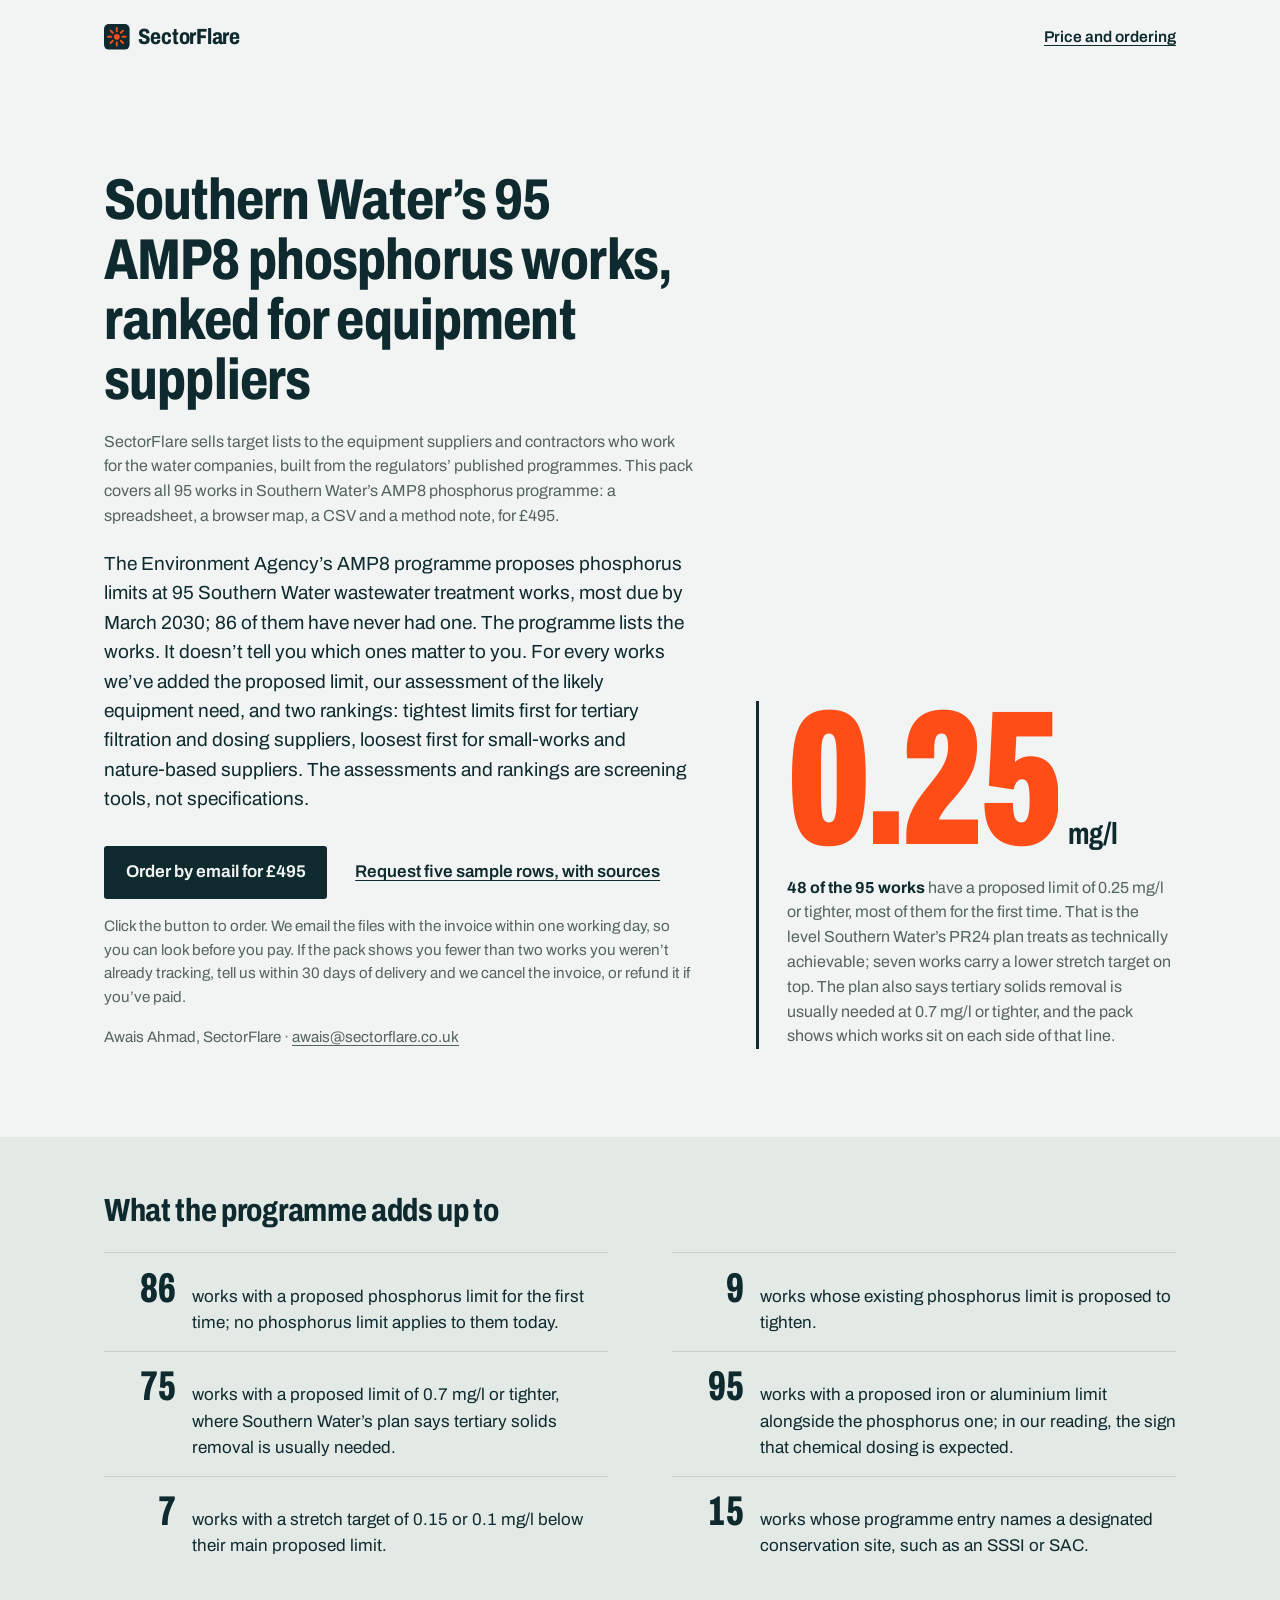
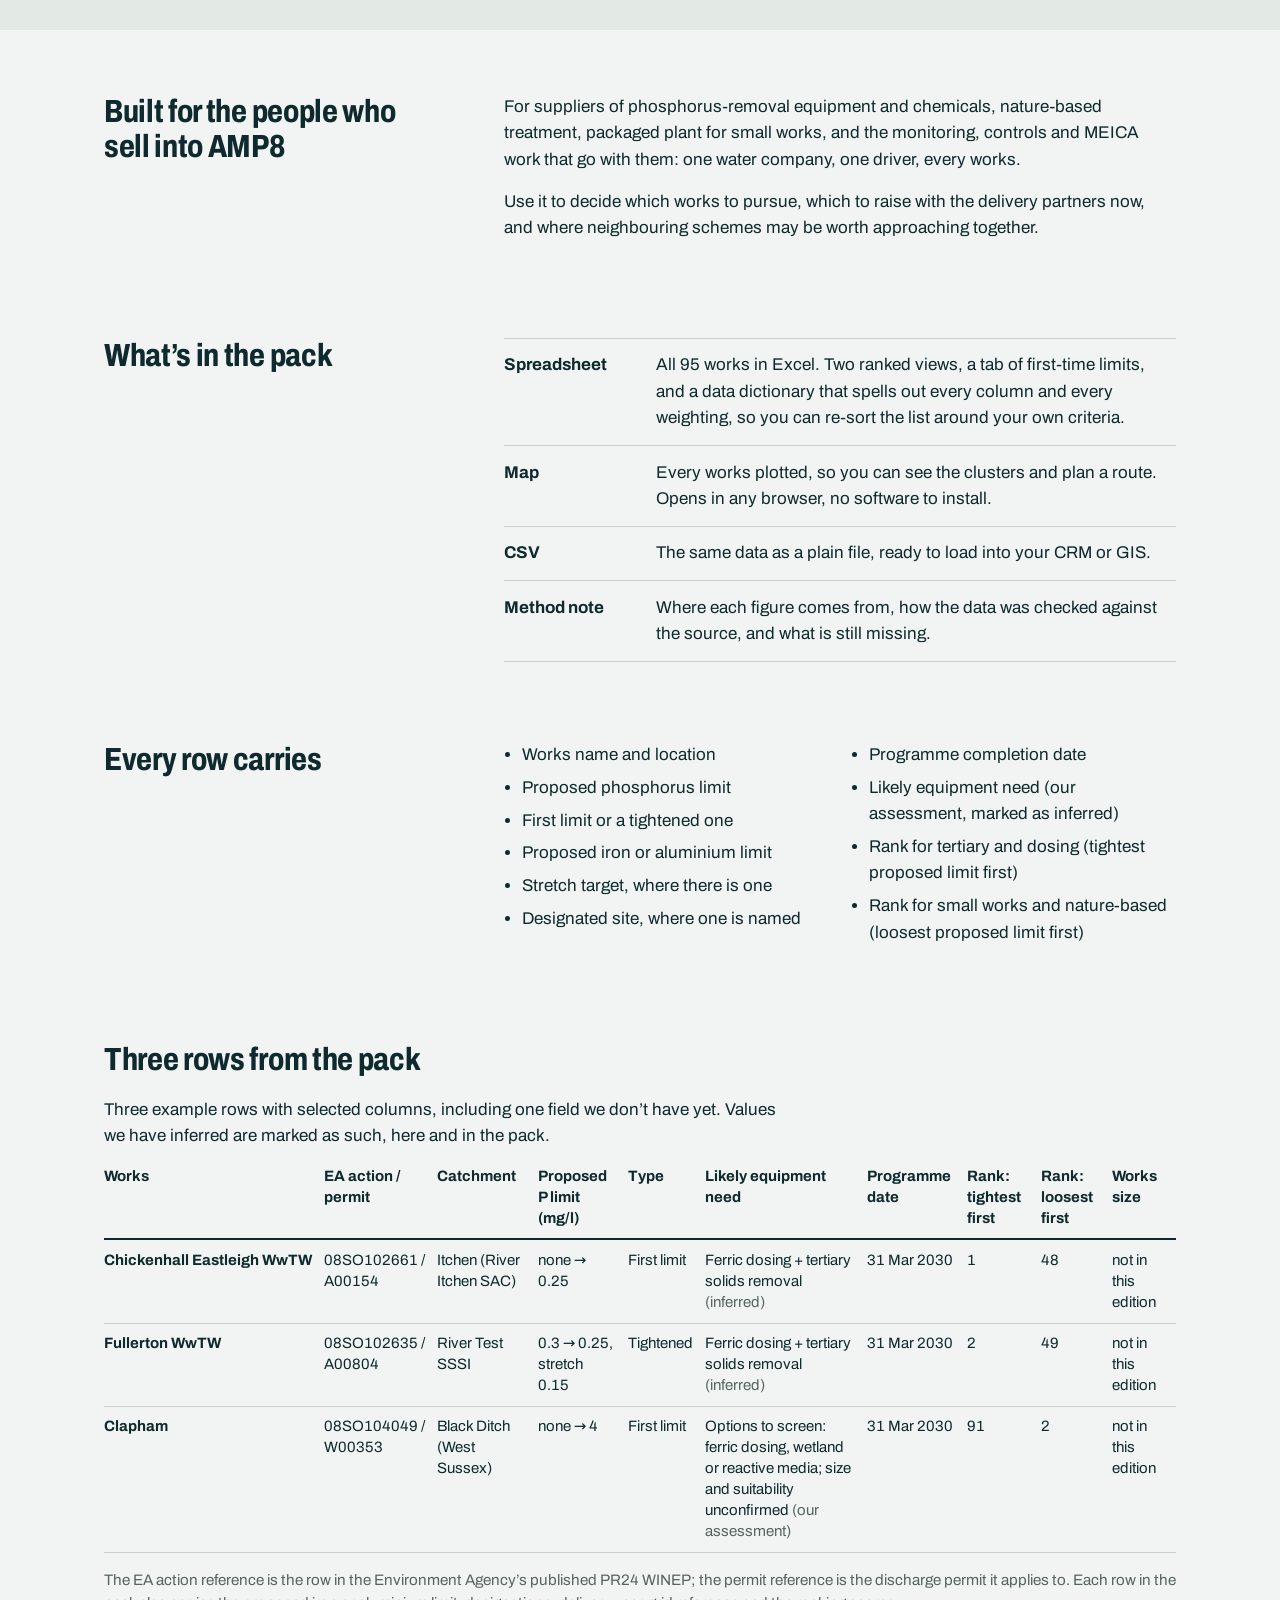
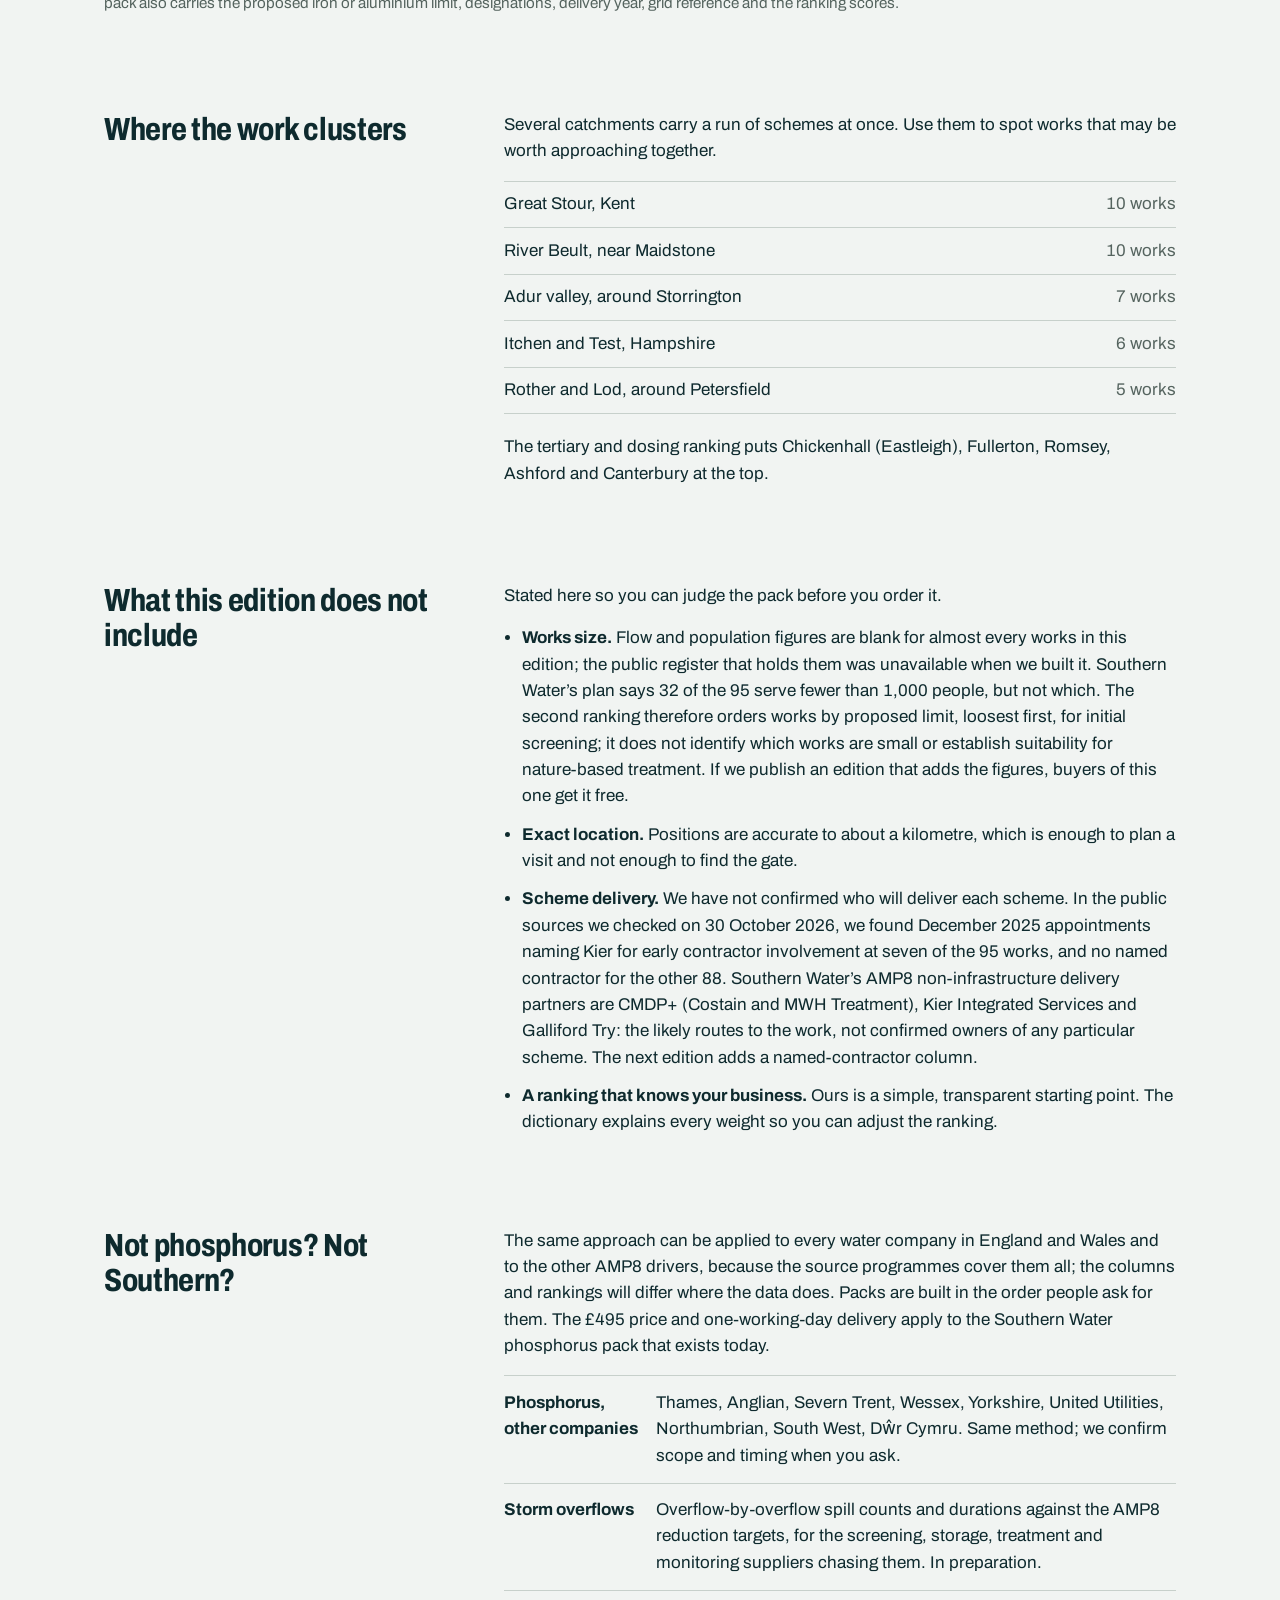
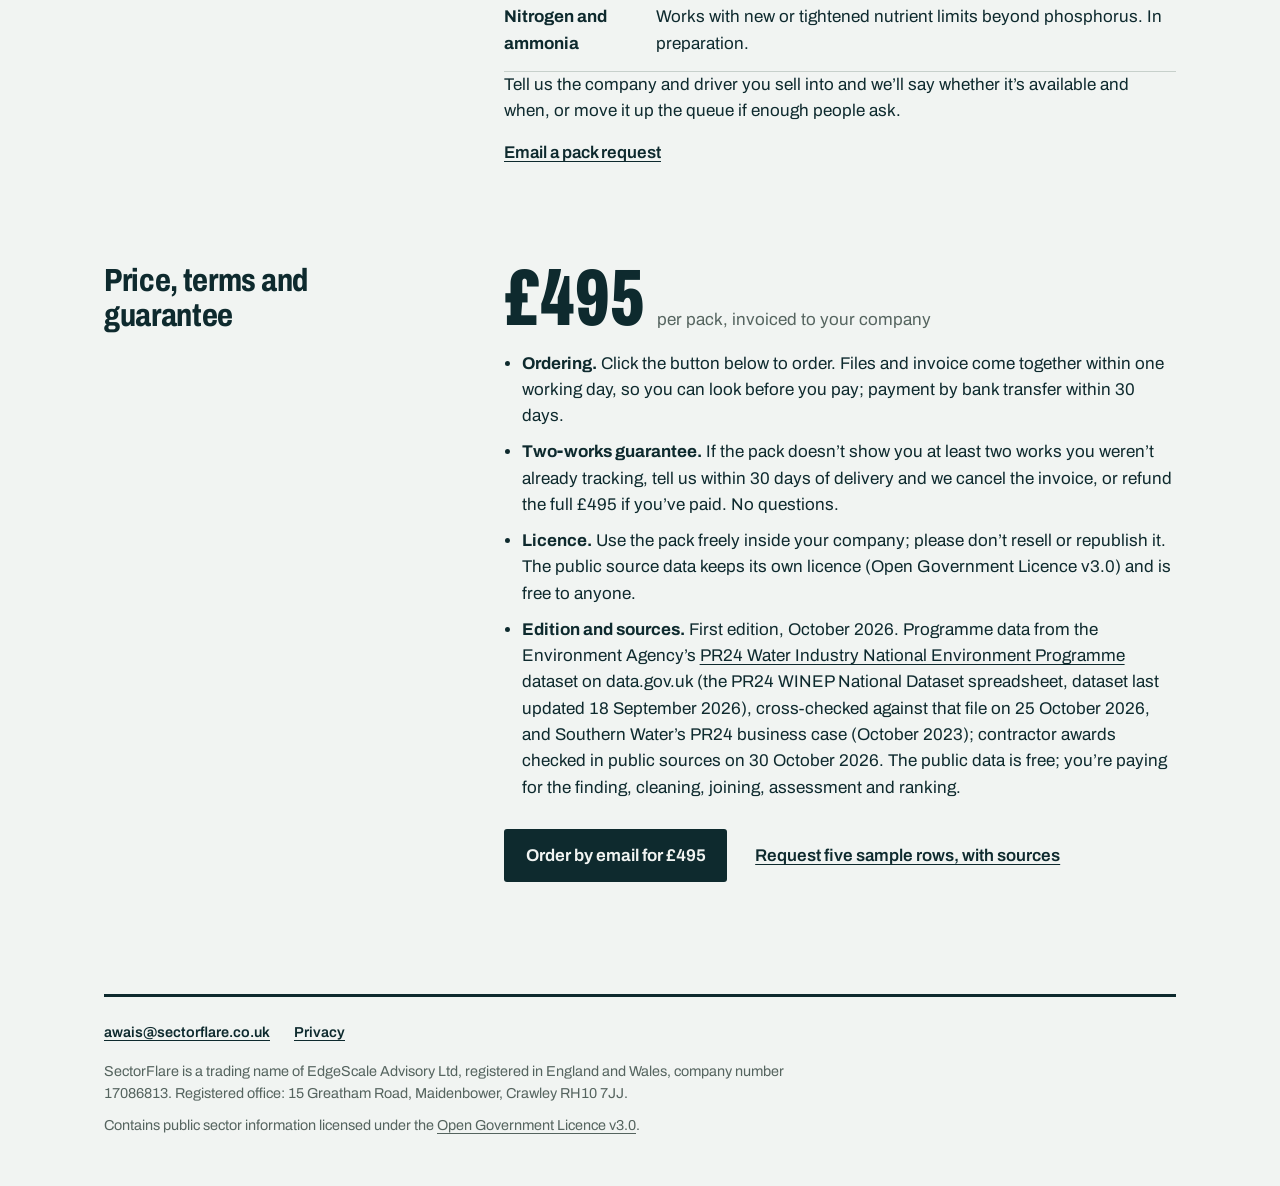
==== commit 7d655115: "Remove the VAT mentions Co-Authored-By: Claude Fable 5.1 <noreply@anthropic.com> Claude-Session: htt" ====
--- a/index.html
+++ b/index.html
@@ -4,9 +4,9 @@
   <meta charset="utf-8">
   <meta name="viewport" content="width=device-width, initial-scale=1">
   <title>SectorFlare: asset‑level AMP8 target lists. First pack: Southern Water phosphorus</title>
-  <meta name="description" content="The 95 Southern Water treatment works with proposed phosphorus limits for AMP8, with our assessment of the likely equipment need at each and two supplier rankings. Spreadsheet, map, CSV and method note. £495, no VAT.">
+  <meta name="description" content="The 95 Southern Water treatment works with proposed phosphorus limits for AMP8, with our assessment of the likely equipment need at each and two supplier rankings. Spreadsheet, map, CSV and method note. £495.">
   <meta property="og:title" content="Southern Water’s 95 AMP8 phosphorus works, ranked for equipment suppliers">
-  <meta property="og:description" content="95 works with their proposed limits, our assessment of likely equipment need, and two supplier rankings. £495, no VAT.">
+  <meta property="og:description" content="95 works with their proposed limits, our assessment of likely equipment need, and two supplier rankings. £495.">
   <meta property="og:type" content="website">
   <meta property="og:url" content="https://sectorflare.co.uk/">
   <link rel="canonical" href="https://sectorflare.co.uk/">
@@ -29,10 +29,10 @@
   <section class="wrap hero" aria-labelledby="title">
     <div>
       <h1 id="title">Southern Water’s 95 AMP8 phosphorus works, ranked for equipment suppliers</h1>
-      <p class="brand-line">SectorFlare sells target lists to the equipment suppliers and contractors who work for the water companies, built from the regulators’ published programmes. This pack covers all 95 works in Southern Water’s AMP8 phosphorus programme: a spreadsheet, a browser map, a CSV and a method note, for £495, no VAT.</p>
+      <p class="brand-line">SectorFlare sells target lists to the equipment suppliers and contractors who work for the water companies, built from the regulators’ published programmes. This pack covers all 95 works in Southern Water’s AMP8 phosphorus programme: a spreadsheet, a browser map, a CSV and a method note, for £495.</p>
       <p class="lead">The Environment Agency’s AMP8 programme proposes phosphorus limits at 95 Southern Water wastewater treatment works, most due by March 2030; 86 of them have never had one. The programme lists the works. It doesn’t tell you which ones matter to you. For every works we’ve added the proposed limit, our assessment of the likely equipment need, and two rankings: tightest limits first for tertiary filtration and dosing suppliers, loosest first for small‑works and nature‑based suppliers. The assessments and rankings are screening tools, not specifications.</p>
       <div class="actions">
-        <a class="button" href="mailto:awais@sectorflare.co.uk?subject=Order%3A%20Southern%20Water%20phosphorus%20pack%20%28%C2%A3495%2C%20no%20VAT%29&amp;body=Please%20send%20the%20Southern%20Water%20phosphorus%20pack%20%28%C2%A3495%2C%20no%20VAT%29%20with%20the%20invoice%2C%20so%20we%20can%20look%20at%20the%20files%20before%20paying.%0A%0ACompany%20name%3A%0ABilling%20address%3A%0APurchase%20order%20number%20%28if%20you%20use%20them%29%3A%0AEmail%20for%20the%20invoice%3A%0A">Order by email for £495</a>
+        <a class="button" href="mailto:awais@sectorflare.co.uk?subject=Order%3A%20Southern%20Water%20phosphorus%20pack%20%28%C2%A3495%29&amp;body=Please%20send%20the%20Southern%20Water%20phosphorus%20pack%20%28%C2%A3495%29%20with%20the%20invoice%2C%20so%20we%20can%20look%20at%20the%20files%20before%20paying.%0A%0ACompany%20name%3A%0ABilling%20address%3A%0APurchase%20order%20number%20%28if%20you%20use%20them%29%3A%0AEmail%20for%20the%20invoice%3A%0A">Order by email for £495</a>
         <a class="quiet-link" href="mailto:awais@sectorflare.co.uk?subject=Sample%20rows%3A%20Southern%20Water%20phosphorus%20pack&amp;body=Please%20send%20a%20five-row%20sample%2C%20with%20sources%2C%20for%20the%20technology%20or%20area%20below.%0A%0AOur%20technology%20or%20area%20of%20interest%3A%0A">Request five sample rows, with sources</a>
       </div>
       <p class="fine hero-note">Click the button to order. We email the files with the invoice within one working day, so you can look before you pay. If the pack shows you fewer than two works you weren’t already tracking, tell us within 30 days of delivery and we cancel the invoice, or refund it if you’ve paid.</p>
@@ -166,13 +166,13 @@
     <div class="section-body">
       <p class="price"><span class="price-value">£495</span><span class="price-note">per pack, invoiced to your company</span></p>
       <ul class="terms">
-        <li><b>Ordering.</b> Click the button below to order. Files and invoice come together within one working day, so you can look before you pay; payment by bank transfer within 30 days. No VAT.</li>
+        <li><b>Ordering.</b> Click the button below to order. Files and invoice come together within one working day, so you can look before you pay; payment by bank transfer within 30 days.</li>
         <li><b>Two‑works guarantee.</b> If the pack doesn’t show you at least two works you weren’t already tracking, tell us within 30 days of delivery and we cancel the invoice, or refund the full £495 if you’ve paid. No questions.</li>
         <li><b>Licence.</b> Use the pack freely inside your company; please don’t resell or republish it. The public source data keeps its own licence (Open Government Licence v3.0) and is free to anyone.</li>
         <li><b>Edition and sources.</b> First edition, October 2026. Programme data from the Environment Agency’s <a href="https://www.data.gov.uk/dataset/pr24-water-industry-national-environment-programme">PR24 Water Industry National Environment Programme</a> dataset on data.gov.uk (the PR24 WINEP National Dataset spreadsheet, dataset last updated 18 September 2026), cross‑checked against that file on 25 October 2026, and Southern Water’s PR24 business case (October 2023); contractor awards checked in public sources on 30 October 2026. The public data is free; you’re paying for the finding, cleaning, joining, assessment and ranking.</li>
       </ul>
       <div class="actions">
-        <a class="button" href="mailto:awais@sectorflare.co.uk?subject=Order%3A%20Southern%20Water%20phosphorus%20pack%20%28%C2%A3495%2C%20no%20VAT%29&amp;body=Please%20send%20the%20Southern%20Water%20phosphorus%20pack%20%28%C2%A3495%2C%20no%20VAT%29%20with%20the%20invoice%2C%20so%20we%20can%20look%20at%20the%20files%20before%20paying.%0A%0ACompany%20name%3A%0ABilling%20address%3A%0APurchase%20order%20number%20%28if%20you%20use%20them%29%3A%0AEmail%20for%20the%20invoice%3A%0A">Order by email for £495</a>
+        <a class="button" href="mailto:awais@sectorflare.co.uk?subject=Order%3A%20Southern%20Water%20phosphorus%20pack%20%28%C2%A3495%29&amp;body=Please%20send%20the%20Southern%20Water%20phosphorus%20pack%20%28%C2%A3495%29%20with%20the%20invoice%2C%20so%20we%20can%20look%20at%20the%20files%20before%20paying.%0A%0ACompany%20name%3A%0ABilling%20address%3A%0APurchase%20order%20number%20%28if%20you%20use%20them%29%3A%0AEmail%20for%20the%20invoice%3A%0A">Order by email for £495</a>
         <a class="quiet-link" href="mailto:awais@sectorflare.co.uk?subject=Sample%20rows%3A%20Southern%20Water%20phosphorus%20pack&amp;body=Please%20send%20a%20five-row%20sample%2C%20with%20sources%2C%20for%20the%20technology%20or%20area%20below.%0A%0AOur%20technology%20or%20area%20of%20interest%3A%0A">Request five sample rows, with sources</a>
       </div>
     </div>
